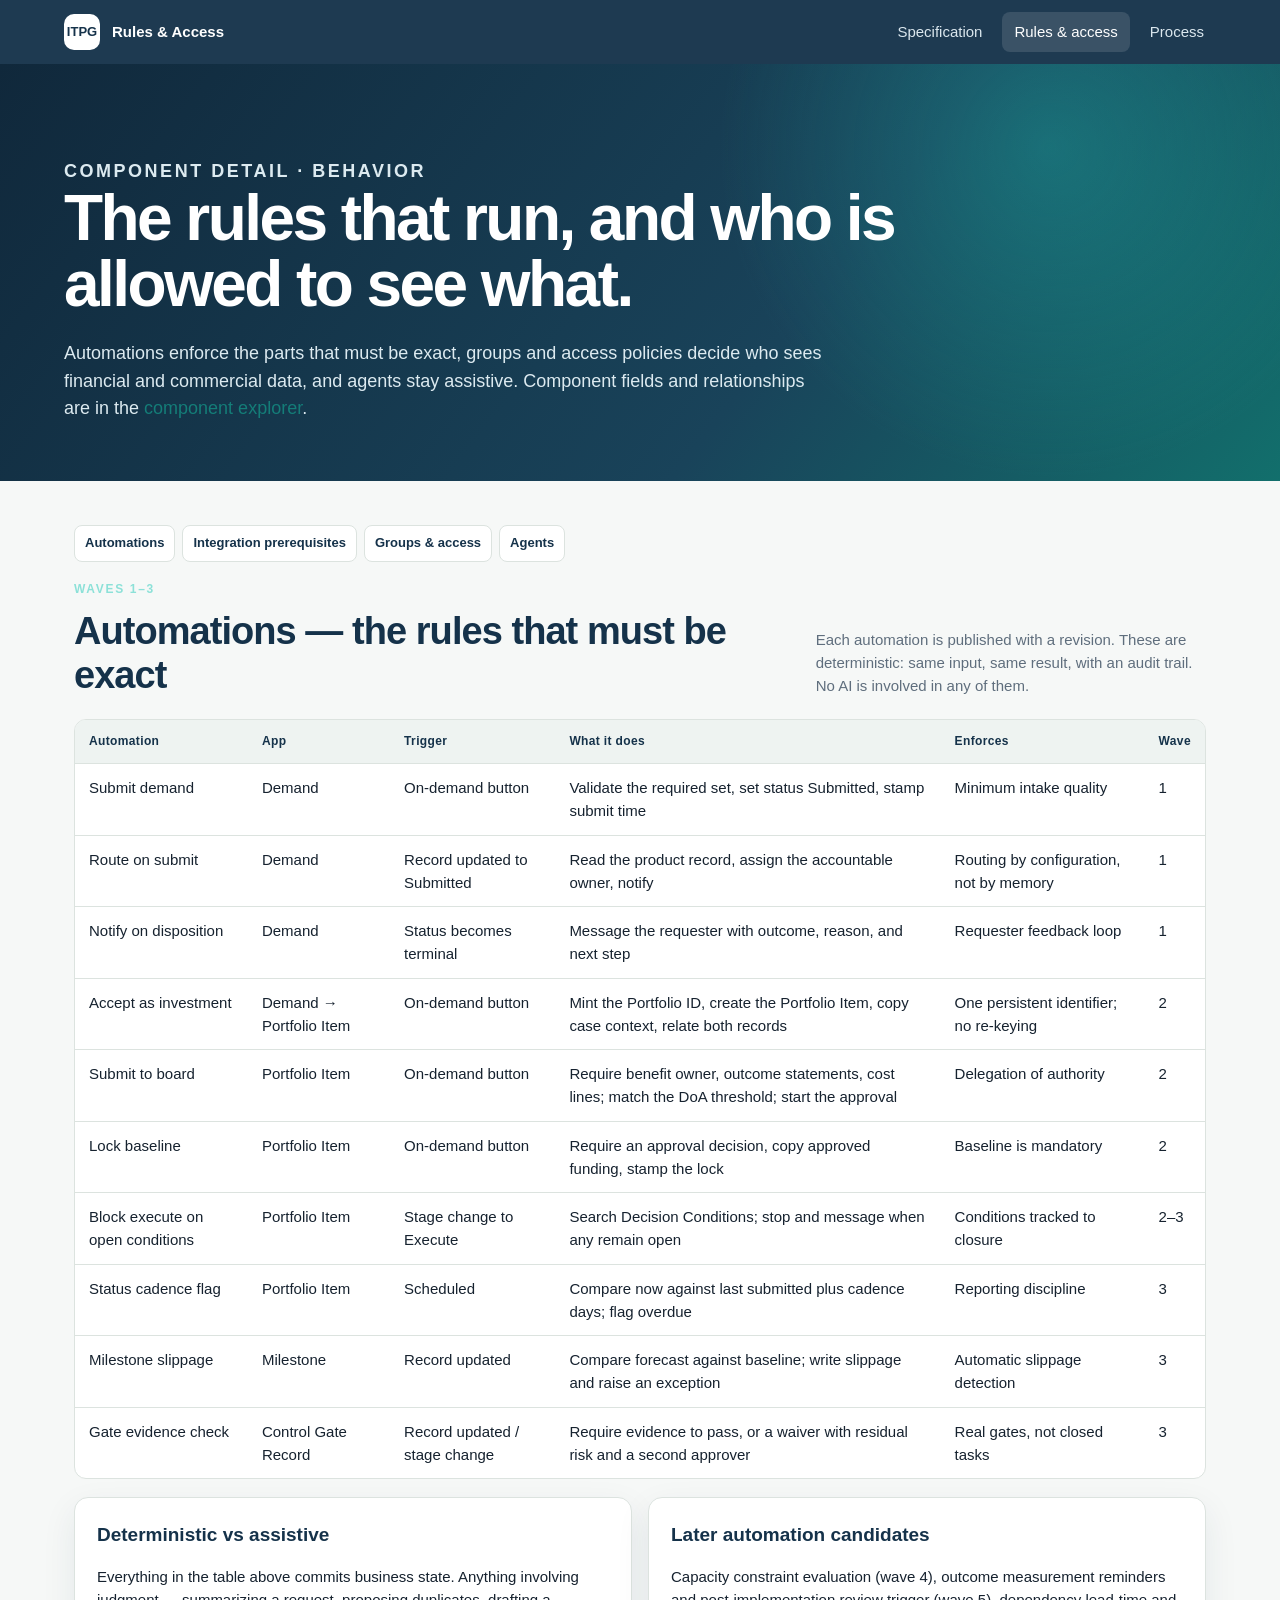
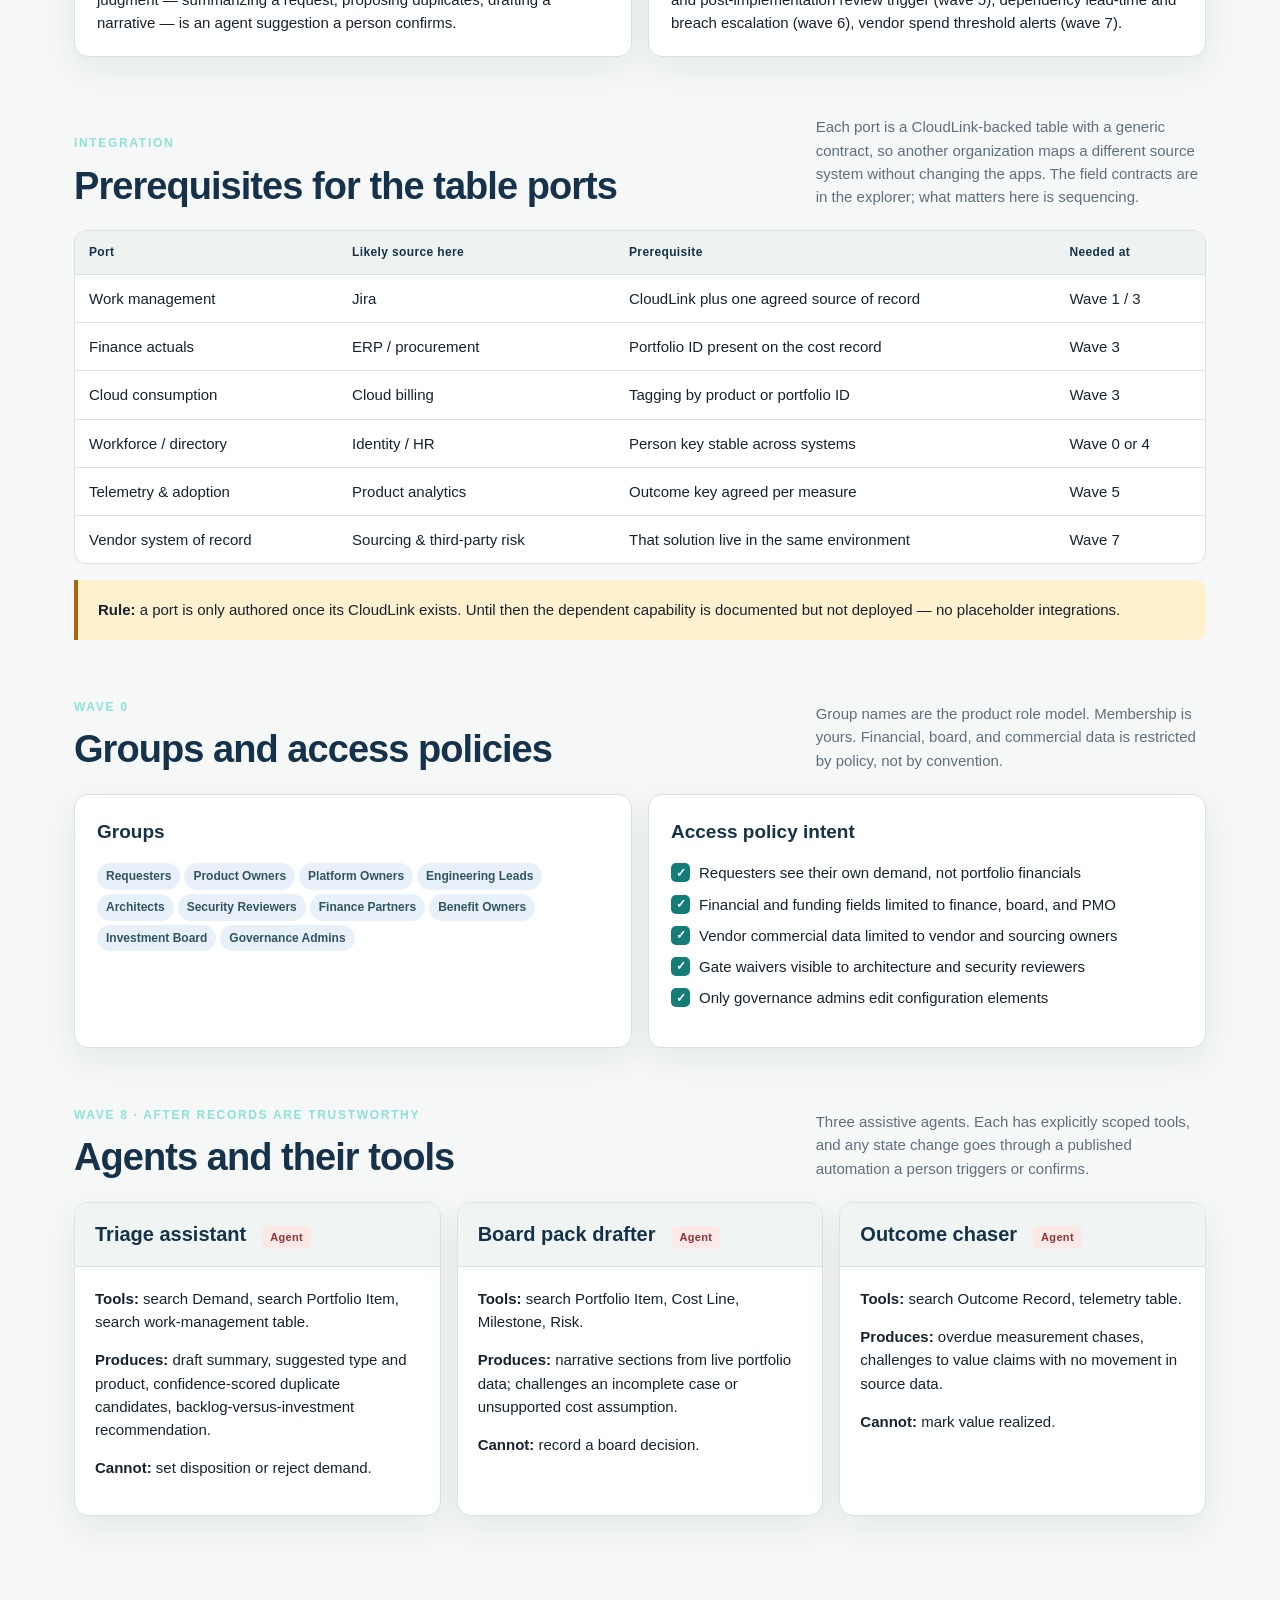
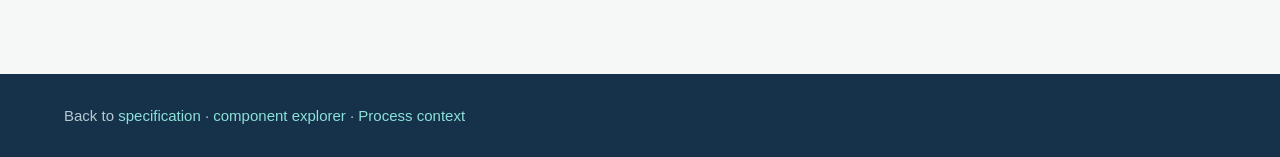
==== site/config.html @ ec7f72e9 "Lead with the two spine apps, add relationship map and component explorer - index.html now opens wit" ====
<!doctype html>
<html lang="en">
<head>
  <meta charset="utf-8">
  <meta name="viewport" content="width=device-width, initial-scale=1">
  <title>ITPG — Rules &amp; Access</title>
  <link rel="stylesheet" href="styles.css">
</head>
<body>
  <header class="topbar">
    <div class="brand"><span class="brand-mark">ITPG</span> Rules &amp; Access</div>
    <nav class="nav" aria-label="Primary">
      <a href="../index.html">Specification</a>
      <a href="config.html" aria-current="page">Rules &amp; access</a>
      <a href="pm.html">Process</a>
    </nav>
  </header>

  <main>
    <section class="hero">
      <div class="hero-inner">
        <p class="eyebrow">Component detail · behavior</p>
        <h1>The rules that run, and who is allowed to see what.</h1>
        <p>Automations enforce the parts that must be exact, groups and access policies decide who sees financial and commercial data, and agents stay assistive. Component fields and relationships are in the <a href="../index.html#explorer">component explorer</a>.</p>
      </div>
    </section>

    <div class="page">
      <nav class="tabs" aria-label="On this page">
        <a href="#automations">Automations</a>
        <a href="#integration">Integration prerequisites</a>
        <a href="#access">Groups &amp; access</a>
        <a href="#agents">Agents</a>
      </nav>

      <section class="section" id="automations">
        <div class="section-head">
          <div><p class="eyebrow">Waves 1–3</p><h2>Automations — the rules that must be exact</h2></div>
          <p class="lede">Each automation is published with a revision. These are deterministic: same input, same result, with an audit trail. No AI is involved in any of them.</p>
        </div>
        <div class="table-wrap">
          <table>
            <thead><tr><th>Automation</th><th>App</th><th>Trigger</th><th>What it does</th><th>Enforces</th><th>Wave</th></tr></thead>
            <tbody>
              <tr><td>Submit demand</td><td>Demand</td><td>On-demand button</td><td>Validate the required set, set status Submitted, stamp submit time</td><td>Minimum intake quality</td><td>1</td></tr>
              <tr><td>Route on submit</td><td>Demand</td><td>Record updated to Submitted</td><td>Read the product record, assign the accountable owner, notify</td><td>Routing by configuration, not by memory</td><td>1</td></tr>
              <tr><td>Notify on disposition</td><td>Demand</td><td>Status becomes terminal</td><td>Message the requester with outcome, reason, and next step</td><td>Requester feedback loop</td><td>1</td></tr>
              <tr><td>Accept as investment</td><td>Demand → Portfolio Item</td><td>On-demand button</td><td>Mint the Portfolio ID, create the Portfolio Item, copy case context, relate both records</td><td>One persistent identifier; no re-keying</td><td>2</td></tr>
              <tr><td>Submit to board</td><td>Portfolio Item</td><td>On-demand button</td><td>Require benefit owner, outcome statements, cost lines; match the DoA threshold; start the approval</td><td>Delegation of authority</td><td>2</td></tr>
              <tr><td>Lock baseline</td><td>Portfolio Item</td><td>On-demand button</td><td>Require an approval decision, copy approved funding, stamp the lock</td><td>Baseline is mandatory</td><td>2</td></tr>
              <tr><td>Block execute on open conditions</td><td>Portfolio Item</td><td>Stage change to Execute</td><td>Search Decision Conditions; stop and message when any remain open</td><td>Conditions tracked to closure</td><td>2–3</td></tr>
              <tr><td>Status cadence flag</td><td>Portfolio Item</td><td>Scheduled</td><td>Compare now against last submitted plus cadence days; flag overdue</td><td>Reporting discipline</td><td>3</td></tr>
              <tr><td>Milestone slippage</td><td>Milestone</td><td>Record updated</td><td>Compare forecast against baseline; write slippage and raise an exception</td><td>Automatic slippage detection</td><td>3</td></tr>
              <tr><td>Gate evidence check</td><td>Control Gate Record</td><td>Record updated / stage change</td><td>Require evidence to pass, or a waiver with residual risk and a second approver</td><td>Real gates, not closed tasks</td><td>3</td></tr>
            </tbody>
          </table>
        </div>
        <div class="grid two" style="margin-top:18px">
          <article class="card"><h3>Deterministic vs assistive</h3><p>Everything in the table above commits business state. Anything involving judgment — summarizing a request, proposing duplicates, drafting a narrative — is an agent suggestion a person confirms.</p></article>
          <article class="card"><h3>Later automation candidates</h3><p>Capacity constraint evaluation (wave 4), outcome measurement reminders and post-implementation review trigger (wave 5), dependency lead-time and breach escalation (wave 6), vendor spend threshold alerts (wave 7).</p></article>
        </div>
      </section>

      <section class="section" id="integration">
        <div class="section-head">
          <div><p class="eyebrow">Integration</p><h2>Prerequisites for the table ports</h2></div>
          <p class="lede">Each port is a CloudLink-backed table with a generic contract, so another organization maps a different source system without changing the apps. The field contracts are in the explorer; what matters here is sequencing.</p>
        </div>
        <div class="table-wrap">
          <table>
            <thead><tr><th>Port</th><th>Likely source here</th><th>Prerequisite</th><th>Needed at</th></tr></thead>
            <tbody>
              <tr><td>Work management</td><td>Jira</td><td>CloudLink plus one agreed source of record</td><td>Wave 1 / 3</td></tr>
              <tr><td>Finance actuals</td><td>ERP / procurement</td><td>Portfolio ID present on the cost record</td><td>Wave 3</td></tr>
              <tr><td>Cloud consumption</td><td>Cloud billing</td><td>Tagging by product or portfolio ID</td><td>Wave 3</td></tr>
              <tr><td>Workforce / directory</td><td>Identity / HR</td><td>Person key stable across systems</td><td>Wave 0 or 4</td></tr>
              <tr><td>Telemetry &amp; adoption</td><td>Product analytics</td><td>Outcome key agreed per measure</td><td>Wave 5</td></tr>
              <tr><td>Vendor system of record</td><td>Sourcing &amp; third-party risk</td><td>That solution live in the same environment</td><td>Wave 7</td></tr>
            </tbody>
          </table>
        </div>
        <div class="callout warning" style="margin-top:16px"><strong>Rule:</strong> a port is only authored once its CloudLink exists. Until then the dependent capability is documented but not deployed — no placeholder integrations.</div>
      </section>

      <section class="section" id="access">
        <div class="section-head">
          <div><p class="eyebrow">Wave 0</p><h2>Groups and access policies</h2></div>
          <p class="lede">Group names are the product role model. Membership is yours. Financial, board, and commercial data is restricted by policy, not by convention.</p>
        </div>
        <div class="grid two">
          <article class="card">
            <h3>Groups</h3>
            <p><span class="chip">Requesters</span><span class="chip">Product Owners</span><span class="chip">Platform Owners</span><span class="chip">Engineering Leads</span><span class="chip">Architects</span><span class="chip">Security Reviewers</span><span class="chip">Finance Partners</span><span class="chip">Benefit Owners</span><span class="chip">Investment Board</span><span class="chip">Governance Admins</span></p>
          </article>
          <article class="card">
            <h3>Access policy intent</h3>
            <ul class="checklist">
              <li>Requesters see their own demand, not portfolio financials</li>
              <li>Financial and funding fields limited to finance, board, and PMO</li>
              <li>Vendor commercial data limited to vendor and sourcing owners</li>
              <li>Gate waivers visible to architecture and security reviewers</li>
              <li>Only governance admins edit configuration elements</li>
            </ul>
          </article>
        </div>
      </section>

      <section class="section" id="agents">
        <div class="section-head">
          <div><p class="eyebrow">Wave 8 · after records are trustworthy</p><h2>Agents and their tools</h2></div>
          <p class="lede">Three assistive agents. Each has explicitly scoped tools, and any state change goes through a published automation a person triggers or confirms.</p>
        </div>
        <div class="grid three">
          <article class="spec"><header><h3>Triage assistant</h3><span class="badge badge-agent">Agent</span></header><div class="spec-body">
            <p><strong>Tools:</strong> search Demand, search Portfolio Item, search work-management table.</p>
            <p><strong>Produces:</strong> draft summary, suggested type and product, confidence-scored duplicate candidates, backlog-versus-investment recommendation.</p>
            <p><strong>Cannot:</strong> set disposition or reject demand.</p>
          </div></article>
          <article class="spec"><header><h3>Board pack drafter</h3><span class="badge badge-agent">Agent</span></header><div class="spec-body">
            <p><strong>Tools:</strong> search Portfolio Item, Cost Line, Milestone, Risk.</p>
            <p><strong>Produces:</strong> narrative sections from live portfolio data; challenges an incomplete case or unsupported cost assumption.</p>
            <p><strong>Cannot:</strong> record a board decision.</p>
          </div></article>
          <article class="spec"><header><h3>Outcome chaser</h3><span class="badge badge-agent">Agent</span></header><div class="spec-body">
            <p><strong>Tools:</strong> search Outcome Record, telemetry table.</p>
            <p><strong>Produces:</strong> overdue measurement chases, challenges to value claims with no movement in source data.</p>
            <p><strong>Cannot:</strong> mark value realized.</p>
          </div></article>
        </div>
      </section>
    </div>
  </main>

  <footer class="footer"><div class="footer-inner">Back to <a href="../index.html">specification</a> · <a href="../index.html#explorer">component explorer</a> · <a href="pm.html">Process context</a></div></footer>
</body>
</html>
---- site/styles.css ----
:root {
  --ink: #16222f;
  --muted: #5f6e7d;
  --paper: #f6f8f7;
  --panel: #ffffff;
  --line: #dce3df;
  --navy: #15324a;
  --teal: #147d78;
  --teal-soft: #dff3f0;
  --blue: #3478b8;
  --blue-soft: #e8f1fa;
  --amber: #a86608;
  --amber-soft: #fff0ce;
  --red: #a43e3e;
  --red-soft: #fbe9e7;
  --purple: #7055a5;
  --purple-soft: #eee9f8;
  --shadow: 0 12px 34px rgba(21, 50, 74, 0.08);
}

* { box-sizing: border-box; }
html { scroll-behavior: smooth; }
body {
  margin: 0;
  color: var(--ink);
  background: var(--paper);
  font: 15px/1.55 Inter, ui-sans-serif, -apple-system, BlinkMacSystemFont, "Segoe UI", sans-serif;
}
a { color: var(--teal); text-decoration: none; }
a:hover { text-decoration: underline; }
code {
  padding: 2px 6px;
  border-radius: 6px;
  background: #edf1ef;
  font: 0.9em ui-monospace, SFMono-Regular, Menlo, monospace;
}

.topbar {
  position: sticky;
  z-index: 30;
  top: 0;
  display: flex;
  align-items: center;
  justify-content: space-between;
  min-height: 64px;
  padding: 0 5vw;
  color: #fff;
  background: rgba(21, 50, 74, 0.96);
  backdrop-filter: blur(12px);
}
.brand { display: flex; align-items: center; gap: 12px; font-weight: 750; }
.brand-mark {
  display: grid;
  width: 36px;
  height: 36px;
  place-items: center;
  border-radius: 10px;
  color: var(--navy);
  background: #fff;
  font-size: 13px;
}
.nav { display: flex; gap: 8px; }
.nav a {
  padding: 8px 12px;
  border-radius: 8px;
  color: #dbe7ee;
}
.nav a[aria-current="page"], .nav a:hover {
  color: #fff;
  background: rgba(255,255,255,.12);
  text-decoration: none;
}

.hero {
  padding: 72px 5vw 58px;
  color: #fff;
  background:
    radial-gradient(circle at 82% 20%, rgba(29, 177, 167, .36), transparent 30%),
    linear-gradient(128deg, #10283b, #19435a 62%, #126f6c);
}
.hero-inner, .page, .footer-inner { width: min(1180px, 100%); margin: 0 auto; }
.eyebrow {
  margin: 0 0 12px;
  color: #8ce1d8;
  font-size: 12px;
  font-weight: 800;
  letter-spacing: .14em;
  text-transform: uppercase;
}
h1 { max-width: 850px; margin: 0; font-size: clamp(36px, 5vw, 66px); line-height: 1.03; letter-spacing: -.04em; }
.hero p { max-width: 760px; margin: 22px 0 0; color: #dceaf0; font-size: 18px; }
.hero-actions { display: flex; flex-wrap: wrap; gap: 12px; margin-top: 28px; }
.button {
  display: inline-flex;
  align-items: center;
  gap: 8px;
  padding: 10px 15px;
  border: 1px solid var(--line);
  border-radius: 9px;
  color: var(--ink);
  background: #fff;
  font-weight: 700;
  box-shadow: 0 5px 18px rgba(0,0,0,.08);
}
.button:hover { text-decoration: none; transform: translateY(-1px); }
.button.secondary { color: #fff; border-color: rgba(255,255,255,.35); background: transparent; }

.page { padding: 44px 24px 80px; }
.section { margin: 0 0 58px; scroll-margin-top: 88px; }
.section-head { display: grid; grid-template-columns: minmax(0, 1fr) minmax(250px, .55fr); gap: 32px; align-items: end; margin-bottom: 22px; }
h2 { margin: 0; color: var(--navy); font-size: clamp(27px, 3vw, 38px); line-height: 1.15; letter-spacing: -.025em; }
h3 { margin: 0 0 10px; color: var(--navy); font-size: 19px; }
.lede { margin: 0; color: var(--muted); }
.small { color: var(--muted); font-size: 13px; }

.grid { display: grid; gap: 16px; }
.grid.two { grid-template-columns: repeat(2, minmax(0, 1fr)); }
.grid.three { grid-template-columns: repeat(3, minmax(0, 1fr)); }
.grid.four { grid-template-columns: repeat(4, minmax(0, 1fr)); }
.card {
  padding: 22px;
  border: 1px solid var(--line);
  border-radius: 14px;
  background: var(--panel);
  box-shadow: var(--shadow);
}
.card p:last-child { margin-bottom: 0; }
.card-label { color: var(--teal); font-size: 11px; font-weight: 800; letter-spacing: .11em; text-transform: uppercase; }
.metric { font-size: 32px; font-weight: 800; line-height: 1; }
.chip {
  display: inline-block;
  margin: 2px 4px 2px 0;
  padding: 4px 9px;
  border-radius: 99px;
  color: #305464;
  background: var(--blue-soft);
  font-size: 12px;
  font-weight: 700;
}
.chip.core { color: #0d665f; background: var(--teal-soft); }
.chip.tenant { color: #865707; background: var(--amber-soft); }
.chip.optional { color: #60458d; background: var(--purple-soft); }
.callout {
  padding: 18px 20px;
  border-left: 4px solid var(--teal);
  border-radius: 0 10px 10px 0;
  background: var(--teal-soft);
}
.callout.warning { border-color: var(--amber); background: var(--amber-soft); }

.flow {
  display: flex;
  align-items: stretch;
  gap: 10px;
  overflow-x: auto;
  padding: 8px 4px 18px;
}
.flow-node {
  position: relative;
  min-width: 150px;
  padding: 18px 14px;
  border: 1px solid #b9d2cd;
  border-radius: 12px;
  background: #fff;
  text-align: center;
  box-shadow: var(--shadow);
}
.flow-node:not(:last-child)::after {
  position: absolute;
  z-index: 2;
  top: 50%;
  right: -18px;
  content: "→";
  color: var(--teal);
  font-size: 22px;
  font-weight: 900;
  transform: translateY(-50%);
}
.flow-node strong { display: block; color: var(--navy); }
.flow-node span { display: block; margin-top: 5px; color: var(--muted); font-size: 12px; }
.flow-node.active { color: #fff; border-color: var(--teal); background: var(--teal); }
.flow-node.active strong, .flow-node.active span { color: #fff; }

.spine {
  position: relative;
  display: grid;
  grid-template-columns: repeat(5, minmax(145px, 1fr));
  gap: 18px;
  padding: 36px 0 12px;
}
.spine::before {
  position: absolute;
  top: 67px;
  right: 8%;
  left: 8%;
  height: 3px;
  content: "";
  background: #a9c9c5;
}
.spine-item { position: relative; z-index: 1; text-align: center; }
.spine-dot {
  display: grid;
  width: 62px;
  height: 62px;
  margin: 0 auto 12px;
  place-items: center;
  border: 6px solid var(--paper);
  border-radius: 50%;
  color: #fff;
  background: var(--teal);
  font-weight: 850;
  box-shadow: 0 0 0 2px #8cbeb8;
}
.spine-item p { margin: 5px 0; color: var(--muted); font-size: 12px; }

.swimlane { overflow-x: auto; border: 1px solid var(--line); border-radius: 14px; background: #fff; box-shadow: var(--shadow); }
.lane { display: grid; min-width: 900px; grid-template-columns: 145px repeat(6, minmax(120px, 1fr)); border-bottom: 1px solid var(--line); }
.lane:last-child { border-bottom: 0; }
.lane > div { min-height: 74px; padding: 14px; border-left: 1px solid var(--line); }
.lane > div:first-child { border-left: 0; color: var(--navy); background: #f0f4f3; font-weight: 800; }
.lane .event { margin: -5px; padding: 9px; border-radius: 8px; color: #174f4a; background: var(--teal-soft); font-size: 12px; font-weight: 700; }
.lane .external { color: #60458d; background: var(--purple-soft); }

.timeline { counter-reset: wave; }
.wave {
  position: relative;
  display: grid;
  grid-template-columns: 80px minmax(0, 1fr) minmax(180px, .35fr);
  gap: 18px;
  align-items: start;
  padding: 20px 0;
  border-top: 1px solid var(--line);
}
.wave-number {
  display: grid;
  width: 50px;
  height: 50px;
  place-items: center;
  border-radius: 12px;
  color: #fff;
  background: var(--navy);
  font-size: 20px;
  font-weight: 850;
}
.wave h3 { margin-bottom: 3px; }
.wave aside { color: var(--muted); font-size: 13px; }

.table-wrap { overflow-x: auto; border: 1px solid var(--line); border-radius: 12px; background: #fff; }
table { width: 100%; border-collapse: collapse; }
th, td { padding: 12px 14px; border-bottom: 1px solid var(--line); text-align: left; vertical-align: top; }
th { color: var(--navy); background: #eef3f1; font-size: 12px; letter-spacing: .03em; }
tr:last-child td { border-bottom: 0; }

.checklist { display: grid; gap: 8px; padding: 0; list-style: none; }
.checklist li { position: relative; padding-left: 28px; }
.checklist li::before {
  position: absolute;
  top: 2px;
  left: 0;
  display: grid;
  width: 19px;
  height: 19px;
  place-items: center;
  border-radius: 5px;
  content: "✓";
  color: #fff;
  background: var(--teal);
  font-size: 12px;
  font-weight: 900;
}
.tabs { display: flex; flex-wrap: wrap; gap: 7px; margin-bottom: 18px; }
.tabs a { padding: 7px 10px; border: 1px solid var(--line); border-radius: 8px; color: var(--navy); background: #fff; font-size: 13px; font-weight: 700; }
.tabs a:hover { color: #fff; background: var(--teal); text-decoration: none; }

.footer { padding: 30px 5vw; color: #b8c9d3; background: var(--navy); }
.footer a { color: #8ce1d8; }

/* ---- specification components ---- */
.meta {
  display: grid;
  grid-template-columns: repeat(4, minmax(0, 1fr));
  gap: 1px;
  overflow: hidden;
  margin: 26px 0 0;
  border: 1px solid rgba(255,255,255,.22);
  border-radius: 12px;
  background: rgba(255,255,255,.22);
}
.meta div { padding: 13px 15px; background: rgba(9, 30, 45, .55); }
.meta dt { margin: 0 0 3px; color: #8ce1d8; font-size: 11px; font-weight: 800; letter-spacing: .1em; text-transform: uppercase; }
.meta dd { margin: 0; color: #fff; font-weight: 700; }

.counts { display: grid; grid-template-columns: repeat(6, minmax(0, 1fr)); gap: 12px; }
.count {
  padding: 16px;
  border: 1px solid var(--line);
  border-radius: 12px;
  background: #fff;
  text-align: center;
  box-shadow: var(--shadow);
}
.count b { display: block; color: var(--navy); font-size: 27px; line-height: 1.1; }
.count span { color: var(--muted); font-size: 12px; font-weight: 700; }

.badge {
  display: inline-block;
  padding: 3px 8px;
  border-radius: 5px;
  font-size: 11px;
  font-weight: 800;
  letter-spacing: .03em;
  white-space: nowrap;
}
.badge-app { color: #0d665f; background: var(--teal-soft); }
.badge-element { color: #305464; background: var(--blue-soft); }
.badge-table { color: #60458d; background: var(--purple-soft); }
.badge-auto { color: #865707; background: var(--amber-soft); }
.badge-agent { color: #8c3535; background: var(--red-soft); }
.badge-view { color: #40514a; background: #e6ebe8; }

.spec { overflow: hidden; margin: 0 0 20px; border: 1px solid var(--line); border-radius: 14px; background: #fff; box-shadow: var(--shadow); }
.spec > header {
  display: flex;
  flex-wrap: wrap;
  align-items: baseline;
  gap: 10px 16px;
  padding: 16px 20px;
  border-bottom: 1px solid var(--line);
  background: #f0f4f3;
}
.spec > header h3 { margin: 0; font-size: 20px; }
.spec > header .ids { color: var(--muted); font-size: 13px; }
.spec-body { padding: 20px; }
.spec-body > *:first-child { margin-top: 0; }
.spec-body h4 { margin: 22px 0 9px; color: var(--navy); font-size: 13px; letter-spacing: .07em; text-transform: uppercase; }
.spec-body table { font-size: 14px; }
.spec-body th, .spec-body td { padding: 9px 12px; }

.pill { display: inline-block; margin: 2px 3px 2px 0; padding: 3px 9px; border: 1px solid var(--line); border-radius: 99px; font-size: 12px; font-weight: 700; }
.pill.open { color: #14524d; border-color: #9ccfc9; background: var(--teal-soft); }
.pill.closed { color: #6a4b4b; border-color: #dcb9b4; background: var(--red-soft); }

.decide { color: var(--amber); font-size: 12px; font-weight: 800; }
.mono { font: 0.86em ui-monospace, SFMono-Regular, Menlo, monospace; }

@media (max-width: 900px) {
  .meta { grid-template-columns: repeat(2, minmax(0, 1fr)); }
  .counts { grid-template-columns: repeat(2, minmax(0, 1fr)); }
}

/* ---- bucket cards ---- */
.bucket { border-top: 5px solid var(--teal); }
.bucket.two { border-top-color: var(--blue); }
.bucket h3 { font-size: 24px; }
.bucket .ids { color: var(--muted); font-size: 13px; }
.steps { margin: 14px 0 0; padding: 0; list-style: none; counter-reset: step; }
.steps li { position: relative; padding: 7px 0 7px 34px; border-top: 1px solid var(--line); }
.steps li:first-child { border-top: 0; }
.steps li::before {
  position: absolute;
  top: 9px;
  left: 0;
  display: grid;
  width: 22px;
  height: 22px;
  place-items: center;
  border-radius: 50%;
  background: var(--teal-soft);
  color: #0d665f;
  content: counter(step);
  counter-increment: step;
  font-size: 12px;
  font-weight: 800;
}
.bucket.two .steps li::before { background: var(--blue-soft); color: #295a80; }
.steps b { color: var(--navy); }

/* ---- relationship map ---- */
.map-wrap {
  overflow-x: auto;
  padding: 10px;
  border: 1px solid var(--line);
  border-radius: 14px;
  background: linear-gradient(#fff, #f7faf9);
  box-shadow: var(--shadow);
}
.map-svg { display: block; width: 100%; min-width: 900px; height: auto; }
.map-edges .edge { fill: none; stroke: #b7c9c6; stroke-width: 1.6; transition: stroke .15s, stroke-width .15s; }
.map-edges .edge.is-active { stroke: var(--teal); stroke-width: 2.8; }
.edge-label { fill: var(--muted); font-size: 11px; font-weight: 700; }
.map-node { cursor: pointer; }
.map-node rect { fill: #fff; stroke: #b9c9c5; stroke-width: 1.4; transition: opacity .15s, stroke .15s; }
.map-node text { fill: var(--navy); font-size: 12px; font-weight: 700; pointer-events: none; }
.map-node.is-hub rect { stroke-width: 2.4; }
.map-node:hover rect, .map-node:focus rect { stroke: var(--teal); stroke-width: 2.6; }
.map-node:focus { outline: none; }
.map-node.is-dim { opacity: .38; }
.map-node.t-spine rect { fill: #e6f5f2; stroke: #4aa39b; }
.map-node.t-child rect { fill: #fff; stroke: #b9c9c5; }
.map-node.t-optional rect { fill: var(--purple-soft); stroke: #a893cd; }
.map-node.t-element rect { fill: var(--blue-soft); stroke: #91b6d6; }
.map-node.t-table rect { fill: #f1f3f2; stroke: #b2bcb8; stroke-dasharray: 4 3; }
.legend { display: flex; flex-wrap: wrap; gap: 14px; margin-top: 12px; color: var(--muted); font-size: 12px; font-weight: 700; }
.legend span { display: inline-flex; align-items: center; gap: 6px; }
.swatch { width: 14px; height: 14px; border: 1.4px solid #b9c9c5; border-radius: 4px; background: #fff; }
.swatch.t-spine { border-color: #4aa39b; background: #e6f5f2; }
.swatch.t-optional { border-color: #a893cd; background: var(--purple-soft); }
.swatch.t-element { border-color: #91b6d6; background: var(--blue-soft); }
.swatch.t-table { border-color: #b2bcb8; border-style: dashed; background: #f1f3f2; }

/* ---- explorer tiles ---- */
.explorer-bar { display: flex; flex-wrap: wrap; align-items: center; gap: 8px; margin-bottom: 16px; }
.filter, .ghost-button {
  padding: 7px 12px;
  border: 1px solid var(--line);
  border-radius: 99px;
  background: #fff;
  color: var(--navy);
  font: inherit;
  font-size: 13px;
  font-weight: 700;
  cursor: pointer;
}
.filter .n { color: var(--muted); font-weight: 800; }
.filter:hover, .ghost-button:hover { border-color: var(--teal); }
.filter.is-on { color: #fff; border-color: var(--teal); background: var(--teal); }
.filter.is-on .n { color: #cdeee9; }
.ghost-button { margin-left: auto; }

.tiles { display: grid; grid-template-columns: repeat(auto-fill, minmax(275px, 1fr)); gap: 14px; align-items: start; }
.tile {
  border: 1px solid var(--line);
  border-left: 4px solid #b9c9c5;
  border-radius: 12px;
  background: #fff;
  box-shadow: var(--shadow);
  transition: box-shadow .15s, border-color .15s;
}
.tile.t-spine { border-left-color: var(--teal); }
.tile.t-optional { border-left-color: var(--purple); }
.tile.t-element { border-left-color: var(--blue); }
.tile.t-table { border-left-color: #9aa5a1; }
.tile[open] { grid-column: 1 / -1; box-shadow: 0 16px 40px rgba(21,50,74,.14); }
.tile.is-flash { border-color: var(--teal); box-shadow: 0 0 0 3px var(--teal-soft), var(--shadow); }
.tile summary { display: grid; gap: 5px; padding: 16px 18px; cursor: pointer; list-style: none; }
.tile summary::-webkit-details-marker { display: none; }
.tile summary:focus-visible { outline: 2px solid var(--teal); outline-offset: 2px; }
.tile-type { color: var(--teal); font-size: 11px; font-weight: 800; letter-spacing: .1em; text-transform: uppercase; }
.tile.t-optional .tile-type { color: var(--purple); }
.tile.t-element .tile-type { color: var(--blue); }
.tile.t-table .tile-type { color: #6c7a75; }
.tile-title { color: var(--navy); font-size: 17px; font-weight: 800; }
.tile-blurb { color: var(--muted); font-size: 13px; }
.tile-meta { display: flex; flex-wrap: wrap; gap: 8px; align-items: center; color: var(--muted); font-size: 12px; }
.tile-more { margin-left: auto; color: var(--teal); font-weight: 800; }
.tile[open] .tile-more::after { content: " ▾"; }
.tile:not([open]) .tile-more::after { content: " ▸"; }
.tile-detail { padding: 4px 18px 20px; border-top: 1px solid var(--line); }
.tile-detail h5 { margin: 20px 0 8px; color: var(--navy); font-size: 12px; letter-spacing: .08em; text-transform: uppercase; }
.tile-detail table { font-size: 13px; }
.tile-detail th, .tile-detail td { padding: 8px 11px; }
.flow-tight .flow-node { min-width: 118px; padding: 11px 10px; }
.flow-tight .flow-node:not(:last-child)::after { right: -16px; font-size: 18px; }

.rel-list { display: grid; gap: 7px; margin: 0; padding: 0; list-style: none; }
.rel-list li { display: grid; grid-template-columns: minmax(190px, auto) 1fr; gap: 12px; align-items: baseline; padding: 7px 0; border-top: 1px solid var(--line); }
.rel-list li:first-child { border-top: 0; }
.rel { display: inline-flex; align-items: center; gap: 7px; font-weight: 700; }
.rel-note { color: var(--muted); font-size: 13px; }
.dot { width: 10px; height: 10px; border: 1.4px solid #b9c9c5; border-radius: 3px; background: #fff; }
.dot.t-spine { border-color: #4aa39b; background: #e6f5f2; }
.dot.t-optional { border-color: #a893cd; background: var(--purple-soft); }
.dot.t-element { border-color: #91b6d6; background: var(--blue-soft); }
.dot.t-table { border-color: #b2bcb8; background: #f1f3f2; }

@media (max-width: 700px) {
  .rel-list li { grid-template-columns: 1fr; gap: 2px; }
}

@media print {
  .explorer-bar, .tile-more { display: none; }
  .tile[open] { box-shadow: none; }
  .map-wrap { box-shadow: none; }
}

@media (max-width: 850px) {
  .nav a:first-child { display: none; }
  .section-head, .grid.two, .grid.three, .grid.four { grid-template-columns: 1fr; }
  .spine { grid-template-columns: 1fr; }
  .spine::before { top: 5%; bottom: 5%; left: 30px; width: 3px; height: auto; }
  .spine-item { display: grid; grid-template-columns: 62px 1fr; gap: 12px; text-align: left; }
  .spine-item p { grid-column: 2; margin-top: -24px; }
  .wave { grid-template-columns: 56px 1fr; }
  .wave aside { grid-column: 2; }
}

@media print {
  .topbar, .hero-actions, .tabs { display: none; }
  body { background: #fff; }
  .hero { padding: 35px; color: var(--ink); background: #fff; }
  .hero p { color: var(--muted); }
  .card, .swimlane { box-shadow: none; }
  .section { break-inside: avoid; }
}
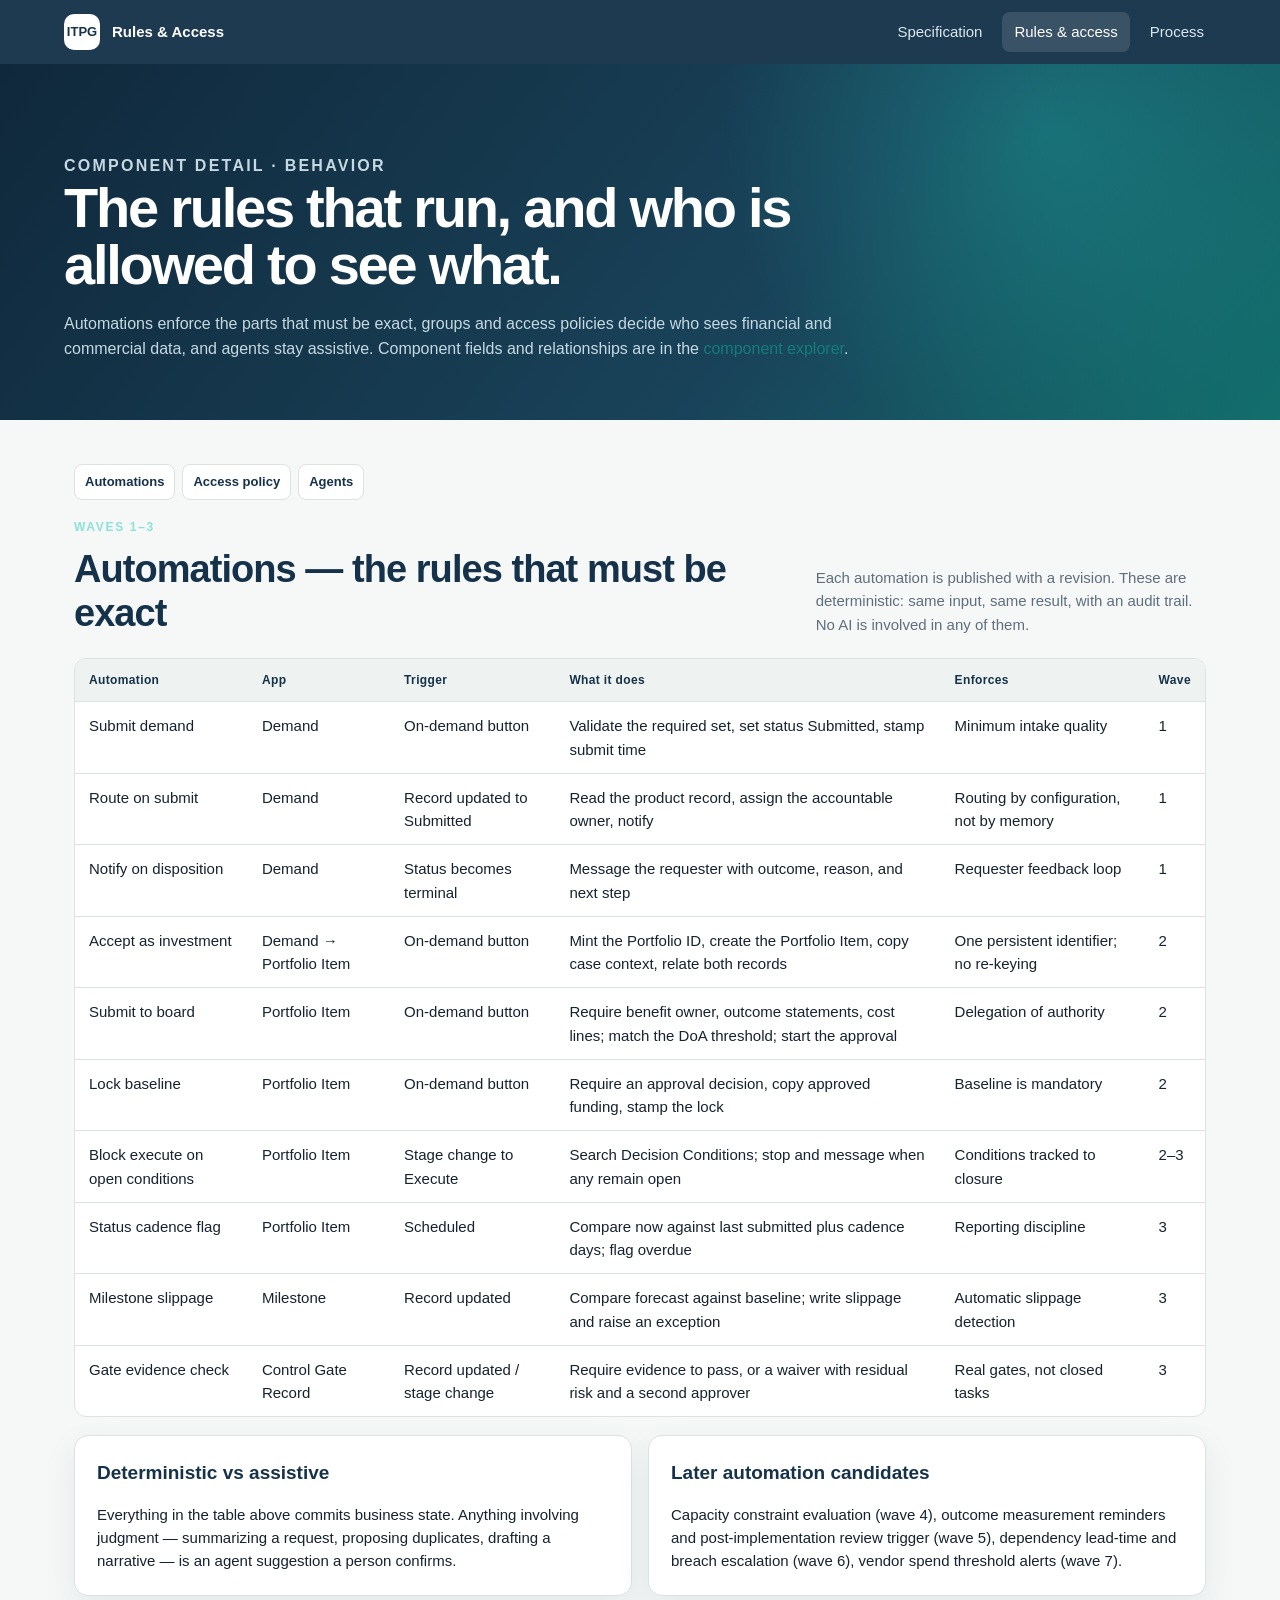
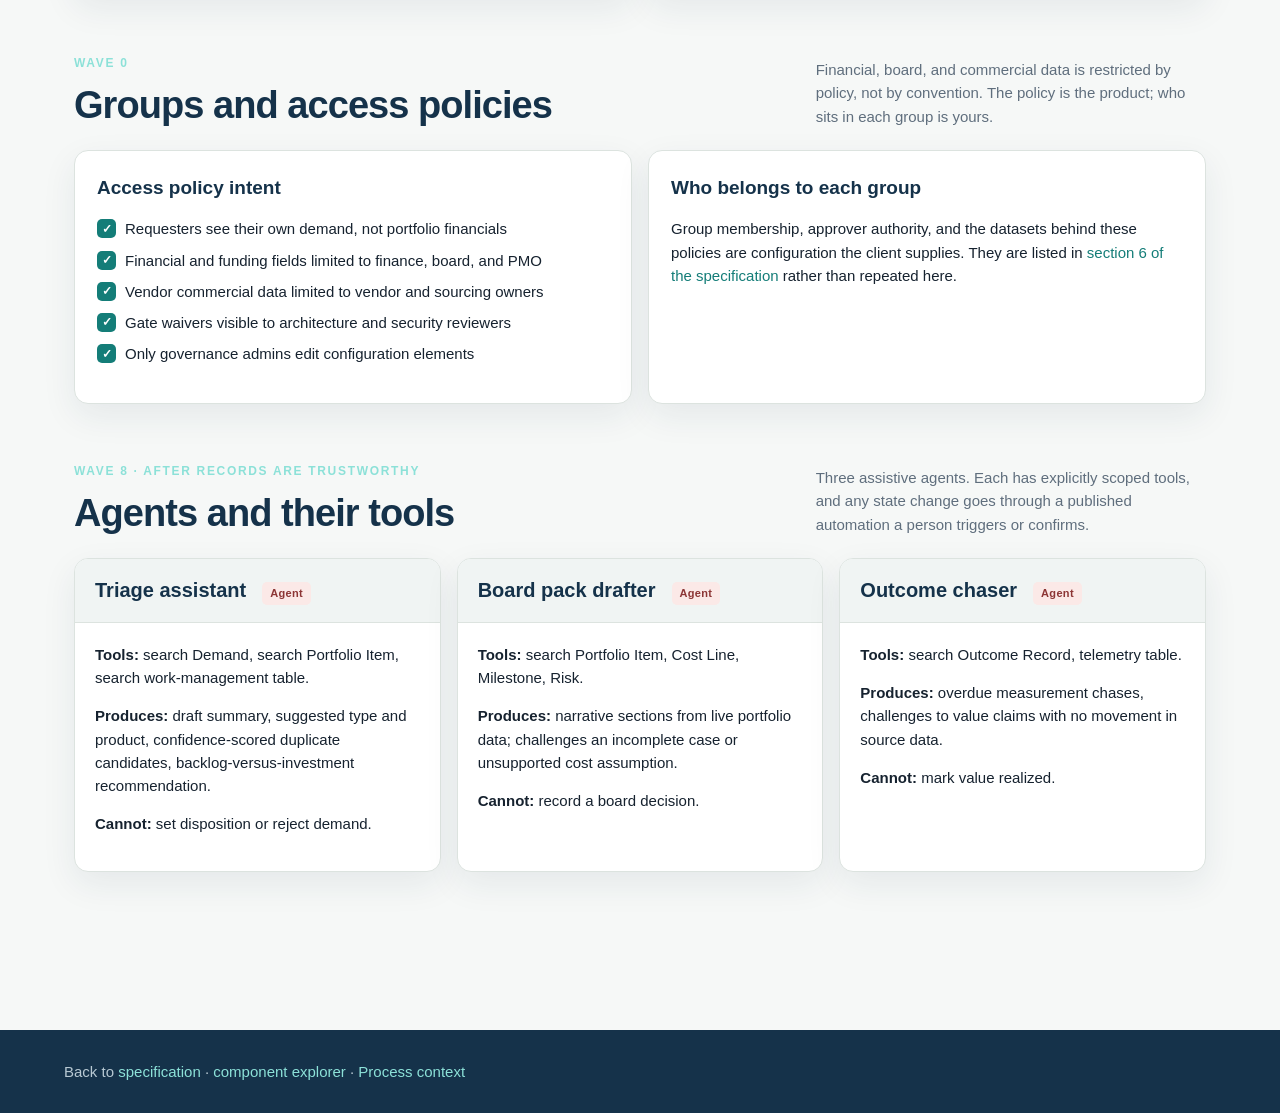
==== commit 10cef0a0: "Replace waves/boundary/exclusions/sign-off with flow walkthroughs and client configuration - New sec" ====
--- a/site/config.html
+++ b/site/config.html
@@ -28,8 +28,7 @@
     <div class="page">
       <nav class="tabs" aria-label="On this page">
         <a href="#automations">Automations</a>
-        <a href="#integration">Integration prerequisites</a>
-        <a href="#access">Groups &amp; access</a>
+        <a href="#access">Access policy</a>
         <a href="#agents">Agents</a>
       </nav>
 
@@ -61,37 +60,12 @@
         </div>
       </section>
 
-      <section class="section" id="integration">
-        <div class="section-head">
-          <div><p class="eyebrow">Integration</p><h2>Prerequisites for the table ports</h2></div>
-          <p class="lede">Each port is a CloudLink-backed table with a generic contract, so another organization maps a different source system without changing the apps. The field contracts are in the explorer; what matters here is sequencing.</p>
-        </div>
-        <div class="table-wrap">
-          <table>
-            <thead><tr><th>Port</th><th>Likely source here</th><th>Prerequisite</th><th>Needed at</th></tr></thead>
-            <tbody>
-              <tr><td>Work management</td><td>Jira</td><td>CloudLink plus one agreed source of record</td><td>Wave 1 / 3</td></tr>
-              <tr><td>Finance actuals</td><td>ERP / procurement</td><td>Portfolio ID present on the cost record</td><td>Wave 3</td></tr>
-              <tr><td>Cloud consumption</td><td>Cloud billing</td><td>Tagging by product or portfolio ID</td><td>Wave 3</td></tr>
-              <tr><td>Workforce / directory</td><td>Identity / HR</td><td>Person key stable across systems</td><td>Wave 0 or 4</td></tr>
-              <tr><td>Telemetry &amp; adoption</td><td>Product analytics</td><td>Outcome key agreed per measure</td><td>Wave 5</td></tr>
-              <tr><td>Vendor system of record</td><td>Sourcing &amp; third-party risk</td><td>That solution live in the same environment</td><td>Wave 7</td></tr>
-            </tbody>
-          </table>
-        </div>
-        <div class="callout warning" style="margin-top:16px"><strong>Rule:</strong> a port is only authored once its CloudLink exists. Until then the dependent capability is documented but not deployed — no placeholder integrations.</div>
-      </section>
-
       <section class="section" id="access">
         <div class="section-head">
           <div><p class="eyebrow">Wave 0</p><h2>Groups and access policies</h2></div>
-          <p class="lede">Group names are the product role model. Membership is yours. Financial, board, and commercial data is restricted by policy, not by convention.</p>
+          <p class="lede">Financial, board, and commercial data is restricted by policy, not by convention. The policy is the product; who sits in each group is yours.</p>
         </div>
         <div class="grid two">
-          <article class="card">
-            <h3>Groups</h3>
-            <p><span class="chip">Requesters</span><span class="chip">Product Owners</span><span class="chip">Platform Owners</span><span class="chip">Engineering Leads</span><span class="chip">Architects</span><span class="chip">Security Reviewers</span><span class="chip">Finance Partners</span><span class="chip">Benefit Owners</span><span class="chip">Investment Board</span><span class="chip">Governance Admins</span></p>
-          </article>
           <article class="card">
             <h3>Access policy intent</h3>
             <ul class="checklist">
@@ -101,6 +75,10 @@
               <li>Gate waivers visible to architecture and security reviewers</li>
               <li>Only governance admins edit configuration elements</li>
             </ul>
+          </article>
+          <article class="card">
+            <h3>Who belongs to each group</h3>
+            <p>Group membership, approver authority, and the datasets behind these policies are configuration the client supplies. They are listed in <a href="../index.html#configure">section 6 of the specification</a> rather than repeated here.</p>
           </article>
         </div>
       </section>
--- a/site/styles.css
+++ b/site/styles.css
@@ -88,7 +88,10 @@
   text-transform: uppercase;
 }
 h1 { max-width: 850px; margin: 0; font-size: clamp(36px, 5vw, 66px); line-height: 1.03; letter-spacing: -.04em; }
-.hero p { max-width: 760px; margin: 22px 0 0; color: #dceaf0; font-size: 18px; }
+.hero h1 { font-size: clamp(34px, 4.4vw, 56px); }
+.hero p { max-width: 820px; margin: 18px 0 0; color: #c6d9e2; font-size: 16px; }
+.hero p.hero-sub { margin-top: 22px; color: #eaf6f4; font-size: 20px; line-height: 1.45; }
+.hero p.hero-sub strong { color: #8ce1d8; font-weight: 800; }
 .hero-actions { display: flex; flex-wrap: wrap; gap: 12px; margin-top: 28px; }
 .button {
   display: inline-flex;
@@ -396,6 +399,7 @@
 .map-node:focus { outline: none; }
 .map-node.is-dim { opacity: .38; }
 .map-node.t-spine rect { fill: #e6f5f2; stroke: #4aa39b; }
+.map-node.t-app rect { fill: #f2faf8; stroke: #6bb3ab; }
 .map-node.t-child rect { fill: #fff; stroke: #b9c9c5; }
 .map-node.t-optional rect { fill: var(--purple-soft); stroke: #a893cd; }
 .map-node.t-element rect { fill: var(--blue-soft); stroke: #91b6d6; }
@@ -437,7 +441,7 @@
   transition: box-shadow .15s, border-color .15s;
 }
 .tile.t-spine { border-left-color: var(--teal); }
-.tile.t-optional { border-left-color: var(--purple); }
+.tile.t-app { border-left-color: #6bb3ab; }
 .tile.t-element { border-left-color: var(--blue); }
 .tile.t-table { border-left-color: #9aa5a1; }
 .tile[open] { grid-column: 1 / -1; box-shadow: 0 16px 40px rgba(21,50,74,.14); }
@@ -446,7 +450,7 @@
 .tile summary::-webkit-details-marker { display: none; }
 .tile summary:focus-visible { outline: 2px solid var(--teal); outline-offset: 2px; }
 .tile-type { color: var(--teal); font-size: 11px; font-weight: 800; letter-spacing: .1em; text-transform: uppercase; }
-.tile.t-optional .tile-type { color: var(--purple); }
+.tile.t-app .tile-type { color: #3f8f88; }
 .tile.t-element .tile-type { color: var(--blue); }
 .tile.t-table .tile-type { color: #6c7a75; }
 .tile-title { color: var(--navy); font-size: 17px; font-weight: 800; }
@@ -469,12 +473,142 @@
 .rel-note { color: var(--muted); font-size: 13px; }
 .dot { width: 10px; height: 10px; border: 1.4px solid #b9c9c5; border-radius: 3px; background: #fff; }
 .dot.t-spine { border-color: #4aa39b; background: #e6f5f2; }
-.dot.t-optional { border-color: #a893cd; background: var(--purple-soft); }
+.dot.t-app { border-color: #6bb3ab; background: #f2faf8; }
 .dot.t-element { border-color: #91b6d6; background: var(--blue-soft); }
 .dot.t-table { border-color: #b2bcb8; background: #f1f3f2; }
 
 @media (max-width: 700px) {
   .rel-list li { grid-template-columns: 1fr; gap: 2px; }
+}
+
+/* ---- component chips ---- */
+.chips { display: flex; flex-wrap: wrap; gap: 7px; margin-top: 11px; }
+.chip-ref {
+  display: inline-flex;
+  flex-direction: column;
+  gap: 1px;
+  max-width: 290px;
+  padding: 7px 11px;
+  border: 1px solid var(--line);
+  border-left: 3px solid #b9c9c5;
+  border-radius: 8px;
+  background: #fff;
+  font-size: 12.5px;
+}
+.chip-ref:hover { border-color: var(--teal); text-decoration: none; box-shadow: 0 4px 12px rgba(21,50,74,.09); }
+.chip-ref.t-spine { border-left-color: var(--teal); }
+.chip-ref.t-app { border-left-color: #6bb3ab; }
+.chip-ref.t-element { border-left-color: var(--blue); }
+.chip-ref.t-table { border-left-color: #9aa5a1; border-style: dashed; border-left-style: solid; }
+.chip-name { color: var(--navy); font-weight: 800; }
+.chip-note { color: var(--muted); }
+.chip-note:empty { display: none; }
+
+/* ---- flow walkthroughs ---- */
+.journey {
+  margin: 0 0 20px;
+  padding: 22px;
+  border: 1px solid var(--line);
+  border-radius: 14px;
+  background: #fff;
+  box-shadow: var(--shadow);
+}
+.journey > header { display: grid; grid-template-columns: minmax(0, 1fr) minmax(260px, .55fr); gap: 26px; align-items: start; padding-bottom: 18px; border-bottom: 1px solid var(--line); }
+.journey > header h3 { margin: 5px 0 6px; font-size: 22px; }
+.journey > header p { margin: 0; color: var(--muted); }
+.journey-meta { display: grid; gap: 8px; margin: 0; }
+.journey-meta div { display: grid; grid-template-columns: 52px 1fr; gap: 10px; align-items: baseline; }
+.journey-meta dt { color: var(--teal); font-size: 11px; font-weight: 800; letter-spacing: .08em; text-transform: uppercase; }
+.journey-meta dd { margin: 0; color: var(--navy); font-size: 13px; font-weight: 600; }
+
+.journey-steps { margin: 0; padding: 4px 0 0; list-style: none; counter-reset: jstep; }
+.journey-steps > li { position: relative; padding: 20px 0 20px 52px; }
+.journey-steps > li::before {
+  position: absolute;
+  top: 22px;
+  left: 0;
+  z-index: 1;
+  display: grid;
+  width: 30px;
+  height: 30px;
+  place-items: center;
+  border: 2px solid var(--teal);
+  border-radius: 50%;
+  background: #fff;
+  color: var(--teal);
+  content: counter(jstep);
+  counter-increment: jstep;
+  font-size: 13px;
+  font-weight: 800;
+}
+.journey-steps > li::after {
+  position: absolute;
+  top: 46px;
+  bottom: -8px;
+  left: 14px;
+  width: 2px;
+  background: var(--line);
+  content: "";
+}
+.journey-steps > li:last-child::after { display: none; }
+.journey-steps > li p { margin: 0; color: var(--muted); max-width: 78ch; }
+.step-head { display: flex; flex-wrap: wrap; gap: 10px; align-items: baseline; margin-bottom: 6px; }
+.step-head h4 { margin: 0; color: var(--navy); font-size: 17px; }
+.step-actor {
+  padding: 3px 9px;
+  border-radius: 99px;
+  background: var(--teal-soft);
+  color: #0d665f;
+  font-size: 11px;
+  font-weight: 800;
+  letter-spacing: .05em;
+  text-transform: uppercase;
+}
+#coverage-head { margin: 34px 0 4px; }
+.where { display: inline-block; margin: 2px 5px 2px 0; padding: 2px 8px; border-radius: 6px; background: #eef3f1; color: var(--navy); font-size: 12px; font-weight: 700; }
+.where.missing { background: var(--red-soft); color: #8c3535; }
+
+/* ---- client configuration ---- */
+.config-group { margin: 0 0 26px; }
+.config-group h3 { margin: 0 0 5px; font-size: 20px; }
+.config-group .lede { margin-bottom: 12px; }
+.config-group td:first-child { white-space: nowrap; }
+.config-group .chip-ref { max-width: none; }
+
+@media (max-width: 900px) {
+  .journey > header { grid-template-columns: 1fr; gap: 14px; }
+}
+
+/* ---- optional modules ---- */
+.module {
+  margin: 0 0 18px;
+  padding: 20px;
+  border: 1px solid var(--line);
+  border-left: 4px solid var(--purple);
+  border-radius: 14px;
+  background: #fff;
+  box-shadow: var(--shadow);
+}
+.module > header { display: grid; grid-template-columns: minmax(0, 1fr) minmax(230px, .5fr); gap: 24px; align-items: start; }
+.module > header h3 { margin: 5px 0 6px; font-size: 21px; }
+.module > header p { margin: 0; color: var(--muted); }
+.module .tile-type { color: var(--purple); }
+.module-prereq {
+  padding: 11px 13px;
+  border-radius: 10px;
+  background: var(--purple-soft);
+  color: #503a7d !important;
+  font-size: 13px;
+  font-weight: 600;
+}
+.module h5 { margin: 20px 0 8px; color: var(--navy); font-size: 12px; letter-spacing: .08em; text-transform: uppercase; }
+.module-plug { margin: 0 0 4px; color: var(--muted); }
+.module-adds { display: grid; gap: 5px; margin: 0 0 18px; padding-left: 20px; }
+.module-adds strong { color: var(--navy); }
+.module .tiles { grid-template-columns: repeat(auto-fill, minmax(260px, 1fr)); }
+
+@media (max-width: 900px) {
+  .module > header { grid-template-columns: 1fr; gap: 12px; }
 }
 
 @media print {
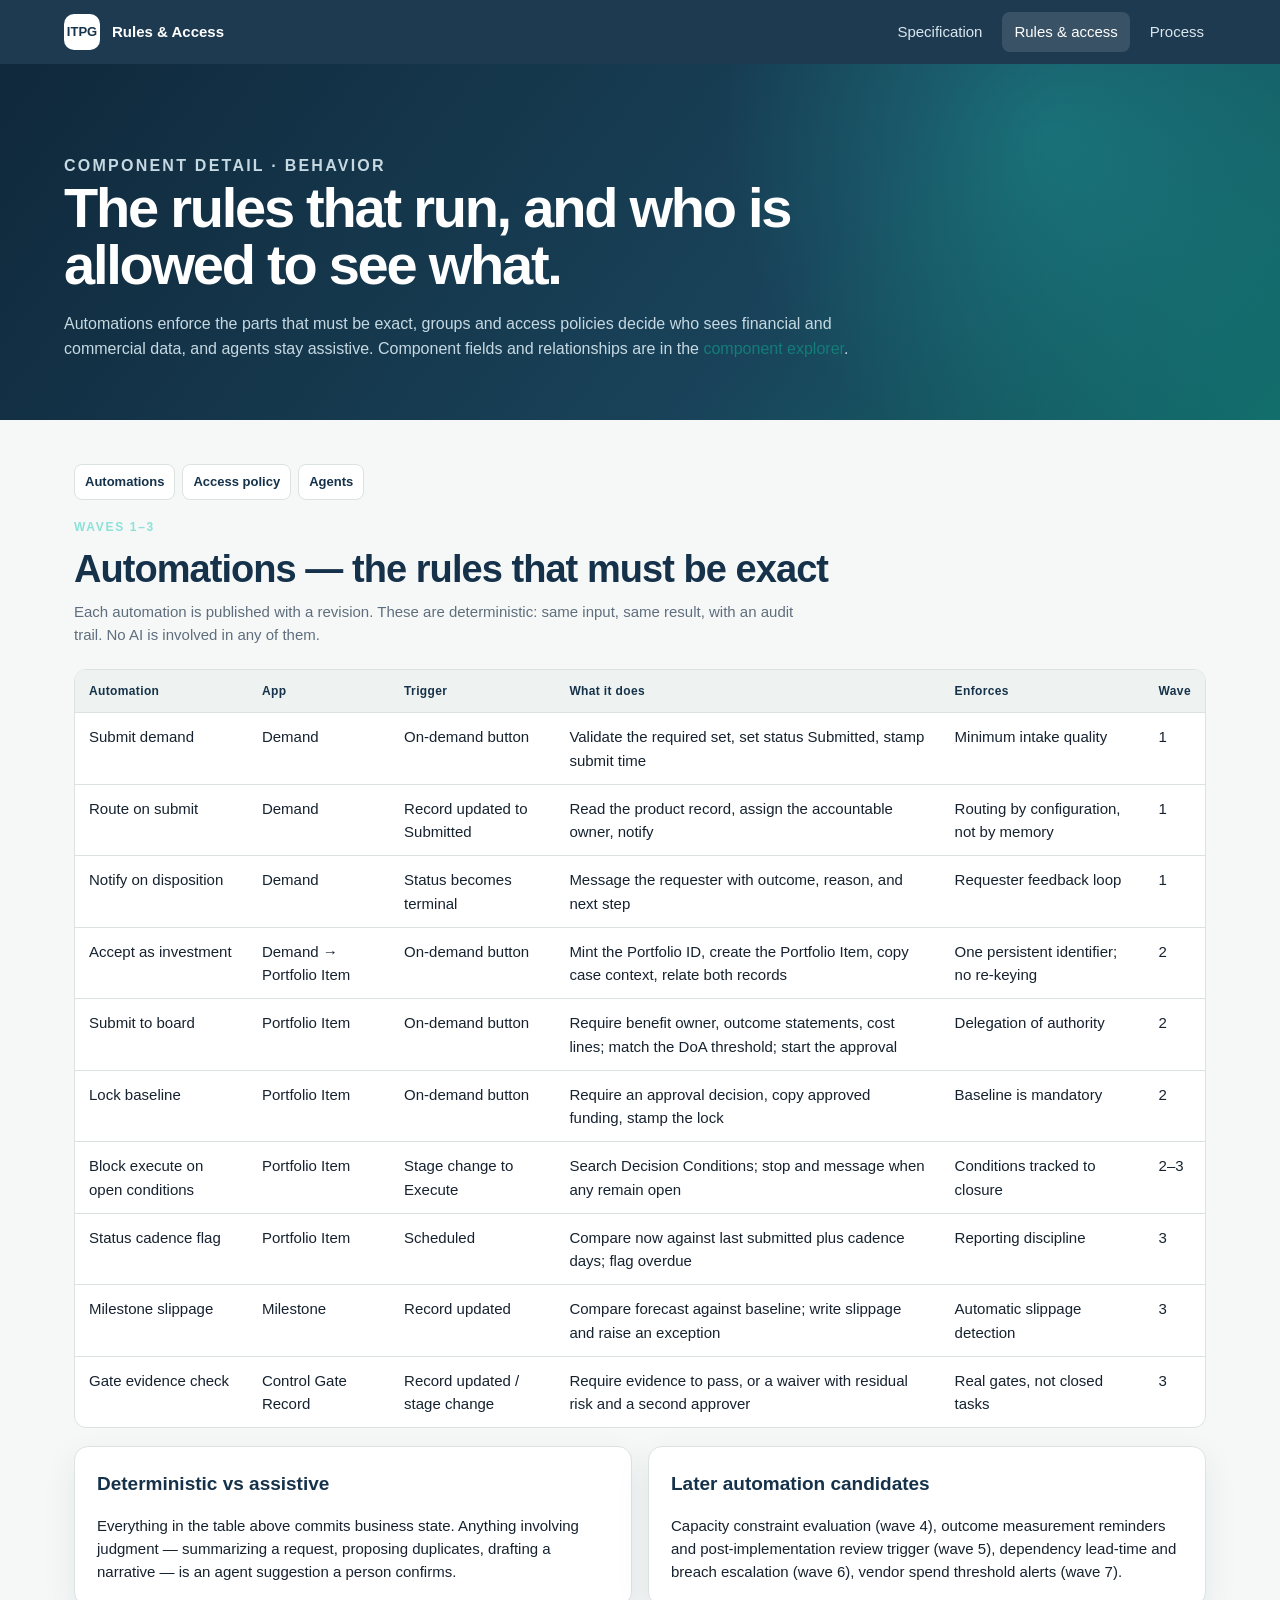
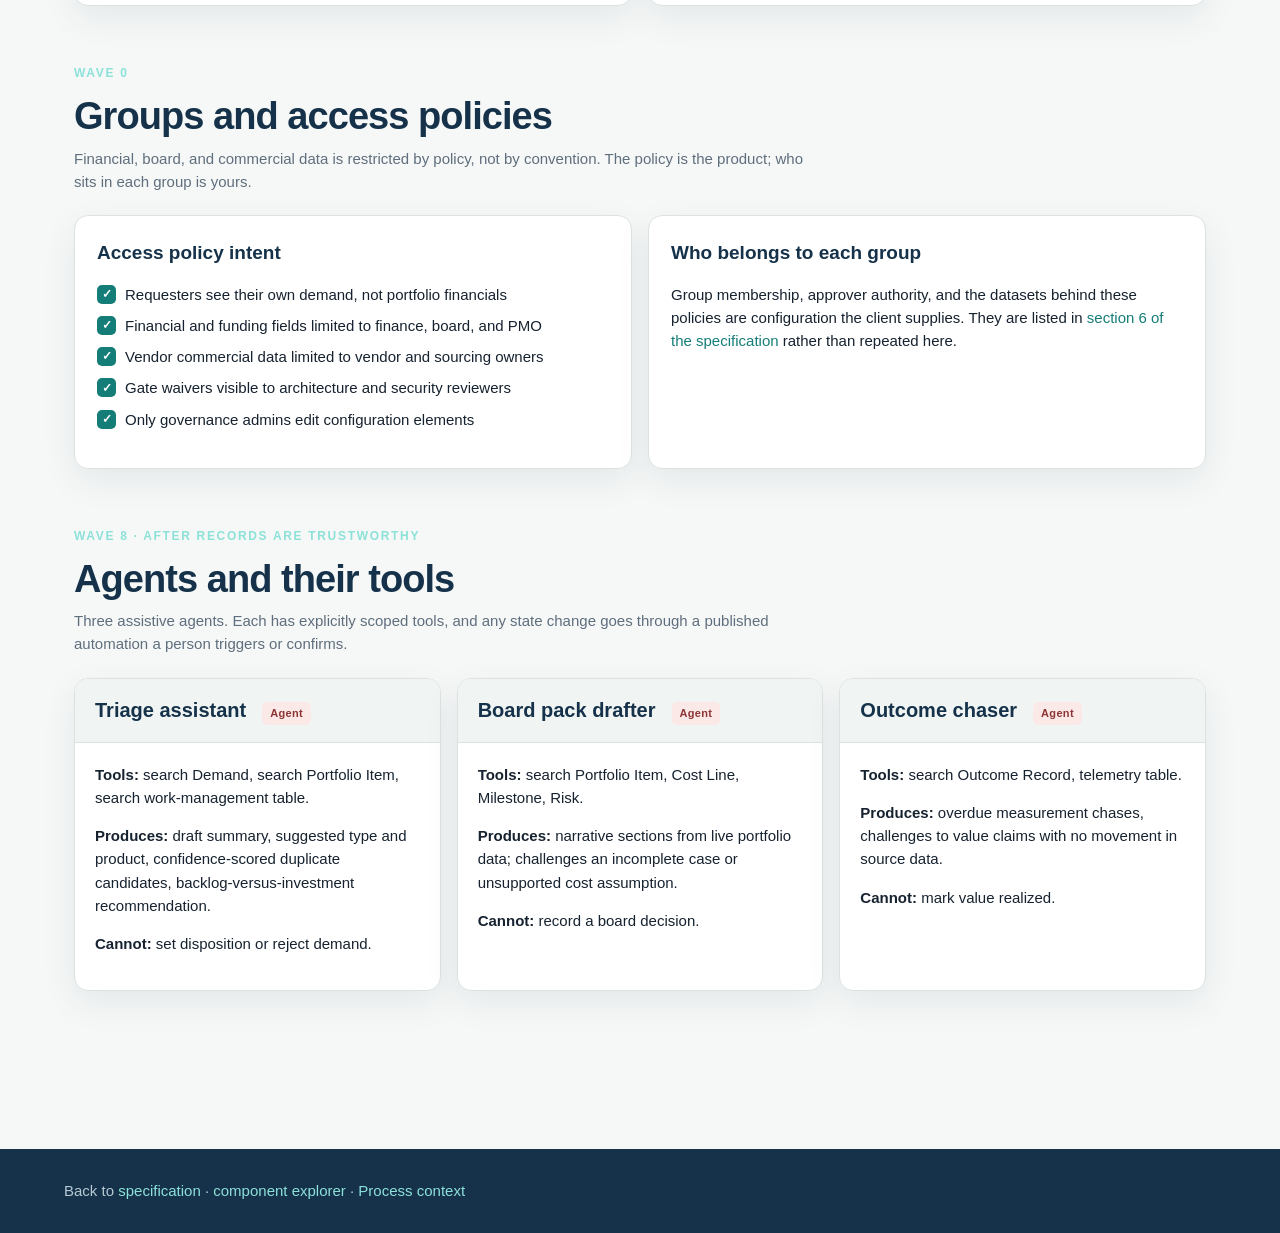
==== commit 9343aab0: "Retell the story as four supporting jobs; snaking flow board with step modal - Section 2 now explain" ====
--- a/site/config.html
+++ b/site/config.html
@@ -34,7 +34,8 @@
 
       <section class="section" id="automations">
         <div class="section-head">
-          <div><p class="eyebrow">Waves 1–3</p><h2>Automations — the rules that must be exact</h2></div>
+          <p class="eyebrow">Waves 1–3</p>
+          <h2>Automations — the rules that must be exact</h2>
           <p class="lede">Each automation is published with a revision. These are deterministic: same input, same result, with an audit trail. No AI is involved in any of them.</p>
         </div>
         <div class="table-wrap">
@@ -62,7 +63,8 @@
 
       <section class="section" id="access">
         <div class="section-head">
-          <div><p class="eyebrow">Wave 0</p><h2>Groups and access policies</h2></div>
+          <p class="eyebrow">Wave 0</p>
+          <h2>Groups and access policies</h2>
           <p class="lede">Financial, board, and commercial data is restricted by policy, not by convention. The policy is the product; who sits in each group is yours.</p>
         </div>
         <div class="grid two">
@@ -85,7 +87,8 @@
 
       <section class="section" id="agents">
         <div class="section-head">
-          <div><p class="eyebrow">Wave 8 · after records are trustworthy</p><h2>Agents and their tools</h2></div>
+          <p class="eyebrow">Wave 8 · after records are trustworthy</p>
+          <h2>Agents and their tools</h2>
           <p class="lede">Three assistive agents. Each has explicitly scoped tools, and any state change goes through a published automation a person triggers or confirms.</p>
         </div>
         <div class="grid three">
--- a/site/styles.css
+++ b/site/styles.css
@@ -110,7 +110,9 @@
 
 .page { padding: 44px 24px 80px; }
 .section { margin: 0 0 58px; scroll-margin-top: 88px; }
-.section-head { display: grid; grid-template-columns: minmax(0, 1fr) minmax(250px, .55fr); gap: 32px; align-items: end; margin-bottom: 22px; }
+.section-head { margin-bottom: 22px; }
+.section-head h2 { margin-bottom: 8px; }
+.section-head .lede { max-width: 88ch; }
 h2 { margin: 0; color: var(--navy); font-size: clamp(27px, 3vw, 38px); line-height: 1.15; letter-spacing: -.025em; }
 h3 { margin: 0 0 10px; color: var(--navy); font-size: 19px; }
 .lede { margin: 0; color: var(--muted); }
@@ -481,6 +483,25 @@
   .rel-list li { grid-template-columns: 1fr; gap: 2px; }
 }
 
+.job { position: relative; padding-top: 22px; }
+.job-n {
+  position: absolute;
+  top: -13px;
+  left: 20px;
+  display: grid;
+  width: 28px;
+  height: 28px;
+  place-items: center;
+  border: 2px solid var(--teal);
+  border-radius: 50%;
+  background: #fff;
+  color: var(--teal);
+  font-size: 13px;
+  font-weight: 800;
+}
+.job h3 { margin: 10px 0 6px; }
+.job .badge { margin-left: 34px; }
+
 /* ---- component chips ---- */
 .chips { display: flex; flex-wrap: wrap; gap: 7px; margin-top: 11px; }
 .chip-ref {
@@ -513,47 +534,44 @@
   background: #fff;
   box-shadow: var(--shadow);
 }
-.journey > header { display: grid; grid-template-columns: minmax(0, 1fr) minmax(260px, .55fr); gap: 26px; align-items: start; padding-bottom: 18px; border-bottom: 1px solid var(--line); }
+.journey > header { padding-bottom: 18px; border-bottom: 1px solid var(--line); }
 .journey > header h3 { margin: 5px 0 6px; font-size: 22px; }
-.journey > header p { margin: 0; color: var(--muted); }
-.journey-meta { display: grid; gap: 8px; margin: 0; }
-.journey-meta div { display: grid; grid-template-columns: 52px 1fr; gap: 10px; align-items: baseline; }
-.journey-meta dt { color: var(--teal); font-size: 11px; font-weight: 800; letter-spacing: .08em; text-transform: uppercase; }
-.journey-meta dd { margin: 0; color: var(--navy); font-size: 13px; font-weight: 600; }
-
-.journey-steps { margin: 0; padding: 4px 0 0; list-style: none; counter-reset: jstep; }
-.journey-steps > li { position: relative; padding: 20px 0 20px 52px; }
-.journey-steps > li::before {
-  position: absolute;
-  top: 22px;
-  left: 0;
-  z-index: 1;
-  display: grid;
-  width: 30px;
-  height: 30px;
+.journey > header p { margin: 0; max-width: 88ch; color: var(--muted); }
+.journey-meta { display: flex; flex-wrap: wrap; gap: 8px 26px; margin-top: 10px !important; font-size: 13px; }
+.journey-meta b { margin-right: 6px; color: var(--teal); font-size: 11px; font-weight: 800; letter-spacing: .08em; text-transform: uppercase; }
+
+.snake { display: grid; gap: 34px 40px; margin-top: 20px; }
+.snake-card {
+  position: relative;
+  display: grid;
+  gap: 8px;
+  padding: 15px 16px;
+  border: 1px solid var(--line);
+  border-top: 3px solid var(--teal);
+  border-radius: 12px;
+  background: #fff;
+  box-shadow: 0 6px 18px rgba(21,50,74,.07);
+  font: inherit;
+  text-align: left;
+  cursor: pointer;
+  transition: transform .12s, box-shadow .12s, border-color .12s;
+}
+.snake-card:hover, .snake-card:focus-visible { border-color: var(--teal); box-shadow: 0 14px 30px rgba(21,50,74,.14); transform: translateY(-2px); }
+.snake-card:focus-visible { outline: 2px solid var(--teal); outline-offset: 3px; }
+.snake-top { display: flex; flex-wrap: wrap; gap: 8px; align-items: center; }
+.snake-n {
+  display: grid;
+  width: 24px;
+  height: 24px;
+  flex: none;
   place-items: center;
-  border: 2px solid var(--teal);
   border-radius: 50%;
-  background: #fff;
-  color: var(--teal);
-  content: counter(jstep);
-  counter-increment: jstep;
-  font-size: 13px;
+  background: var(--teal);
+  color: #fff;
+  font-size: 12px;
   font-weight: 800;
 }
-.journey-steps > li::after {
-  position: absolute;
-  top: 46px;
-  bottom: -8px;
-  left: 14px;
-  width: 2px;
-  background: var(--line);
-  content: "";
-}
-.journey-steps > li:last-child::after { display: none; }
-.journey-steps > li p { margin: 0; color: var(--muted); max-width: 78ch; }
-.step-head { display: flex; flex-wrap: wrap; gap: 10px; align-items: baseline; margin-bottom: 6px; }
-.step-head h4 { margin: 0; color: var(--navy); font-size: 17px; }
+.snake-title { color: var(--navy); font-size: 15.5px; font-weight: 800; line-height: 1.3; }
 .step-actor {
   padding: 3px 9px;
   border-radius: 99px;
@@ -564,6 +582,59 @@
   letter-spacing: .05em;
   text-transform: uppercase;
 }
+.snake-foot { display: flex; flex-wrap: wrap; gap: 8px; align-items: center; margin-top: 2px; }
+.snake-foot .dots { display: inline-flex; gap: 3px; }
+.snake-count { color: var(--muted); font-size: 12px; font-weight: 700; }
+.snake-card::after {
+  position: absolute;
+  color: #9fb5b0;
+  content: "";
+  font-size: 20px;
+  font-weight: 800;
+  line-height: 1;
+}
+.snake-card[data-dir="right"]::after { top: 50%; right: -27px; content: "→"; transform: translateY(-50%); }
+.snake-card[data-dir="left"]::after { top: 50%; left: -27px; content: "←"; transform: translateY(-50%); }
+.snake-card[data-dir="down"]::after { bottom: -27px; left: 50%; content: "↓"; transform: translateX(-50%); }
+.snake-card[data-dir="end"]::after { display: none; }
+
+/* ---- step modal ---- */
+.modal {
+  width: min(760px, calc(100vw - 32px));
+  padding: 0;
+  border: 0;
+  border-radius: 16px;
+  box-shadow: 0 30px 80px rgba(9, 30, 45, .4);
+}
+.modal::backdrop { background: rgba(9, 30, 45, .55); }
+.modal-inner { display: grid; }
+.modal > .modal-inner > header { position: relative; padding: 22px 56px 18px 24px; border-bottom: 1px solid var(--line); background: #f7faf9; }
+.modal-eyebrow { margin: 0; color: var(--teal); font-size: 11px; font-weight: 800; letter-spacing: .12em; text-transform: uppercase; }
+.modal-flow { margin: 3px 0 12px; color: var(--muted); font-size: 13px; font-weight: 700; }
+.modal-head { display: grid; gap: 8px; justify-items: start; }
+.modal-title { margin: 0; font-size: 23px; }
+.modal-close {
+  position: absolute;
+  top: 16px;
+  right: 16px;
+  width: 32px;
+  height: 32px;
+  border: 1px solid var(--line);
+  border-radius: 8px;
+  background: #fff;
+  color: var(--navy);
+  font-size: 19px;
+  line-height: 1;
+  cursor: pointer;
+}
+.modal-close:hover { border-color: var(--teal); color: var(--teal); }
+.modal-body { padding: 20px 24px 4px; }
+.modal-what { margin: 0; color: var(--ink); font-size: 15.5px; }
+.modal-body h5 { margin: 20px 0 0; color: var(--navy); font-size: 12px; letter-spacing: .08em; text-transform: uppercase; }
+.modal > .modal-inner > footer { display: flex; gap: 10px; justify-content: space-between; padding: 18px 24px 22px; }
+.modal footer .ghost-button { margin: 0; }
+.modal footer .ghost-button:disabled { border-color: var(--line); color: #a9b4b1; cursor: default; }
+
 #coverage-head { margin: 34px 0 4px; }
 .where { display: inline-block; margin: 2px 5px 2px 0; padding: 2px 8px; border-radius: 6px; background: #eef3f1; color: var(--navy); font-size: 12px; font-weight: 700; }
 .where.missing { background: var(--red-soft); color: #8c3535; }
@@ -589,11 +660,12 @@
   background: #fff;
   box-shadow: var(--shadow);
 }
-.module > header { display: grid; grid-template-columns: minmax(0, 1fr) minmax(230px, .5fr); gap: 24px; align-items: start; }
+.module > header { display: grid; gap: 12px; }
 .module > header h3 { margin: 5px 0 6px; font-size: 21px; }
 .module > header p { margin: 0; color: var(--muted); }
 .module .tile-type { color: var(--purple); }
 .module-prereq {
+  max-width: 88ch;
   padding: 11px 13px;
   border-radius: 10px;
   background: var(--purple-soft);
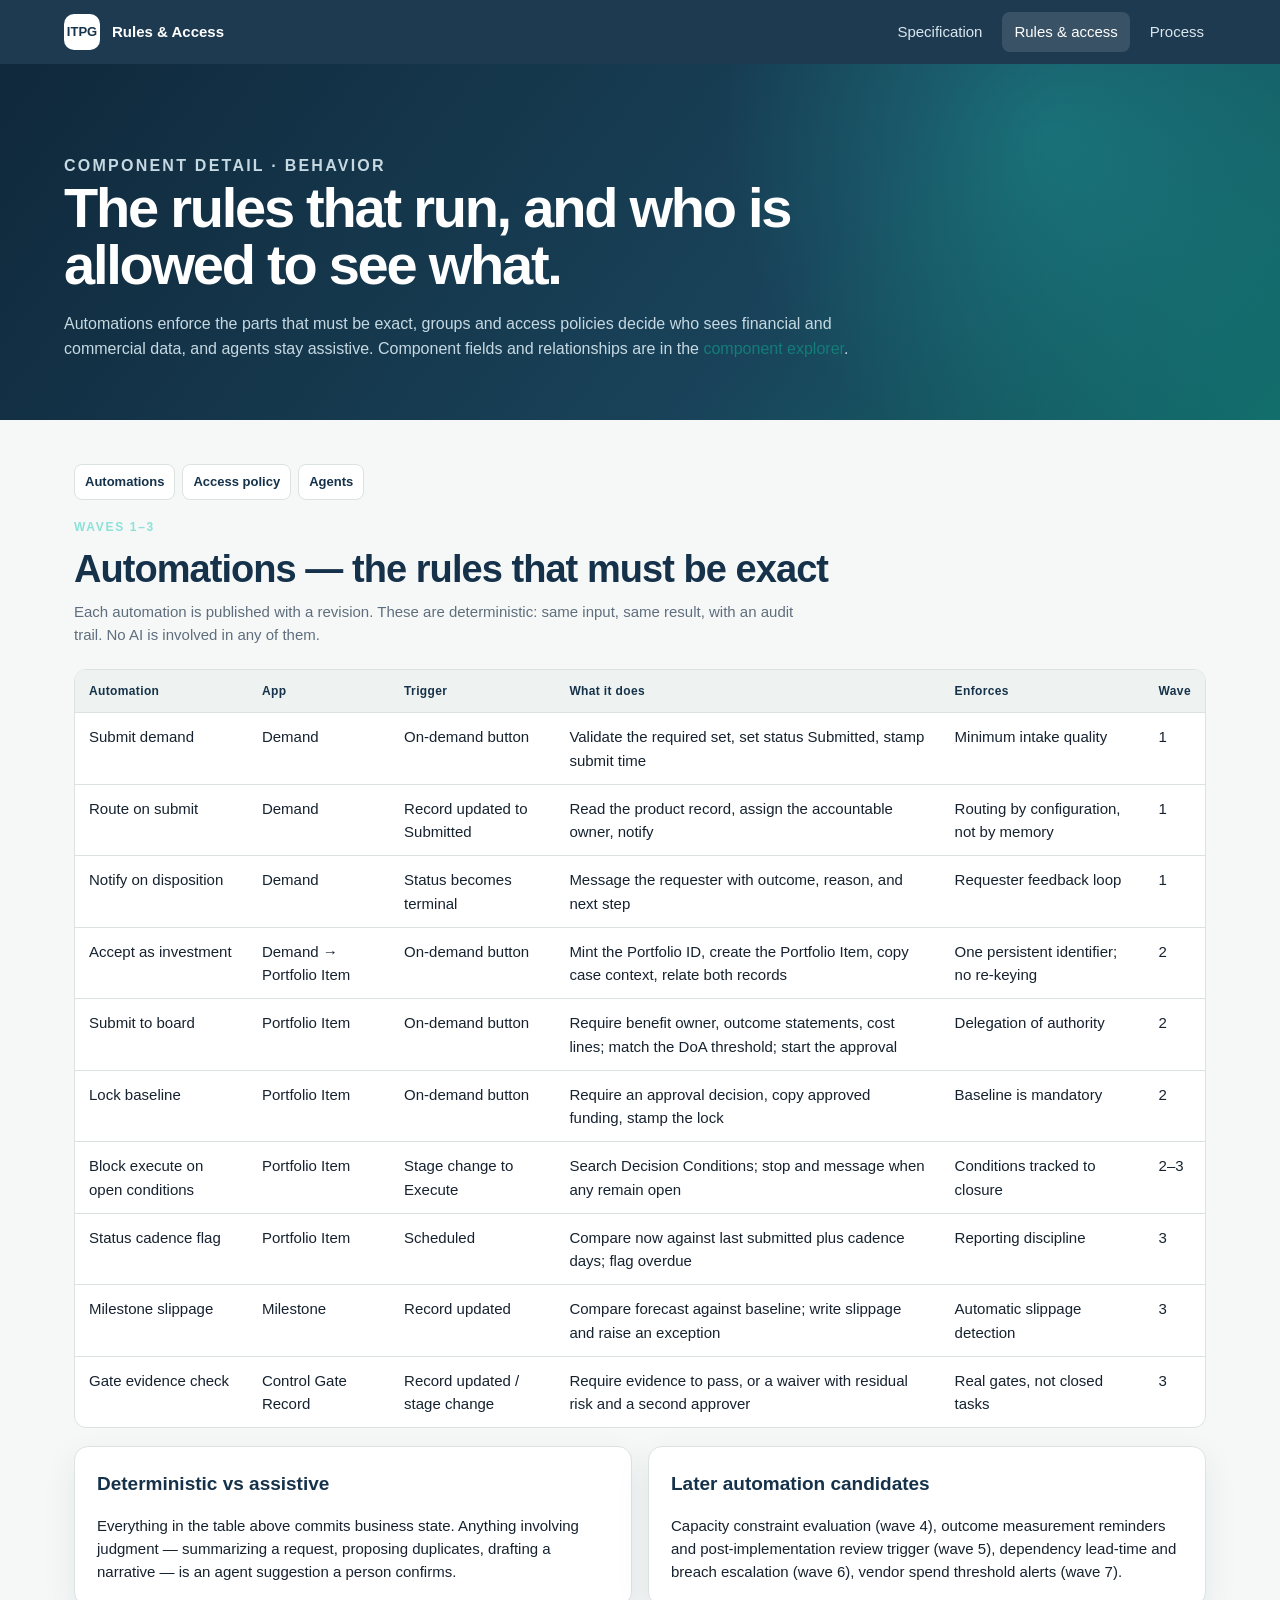
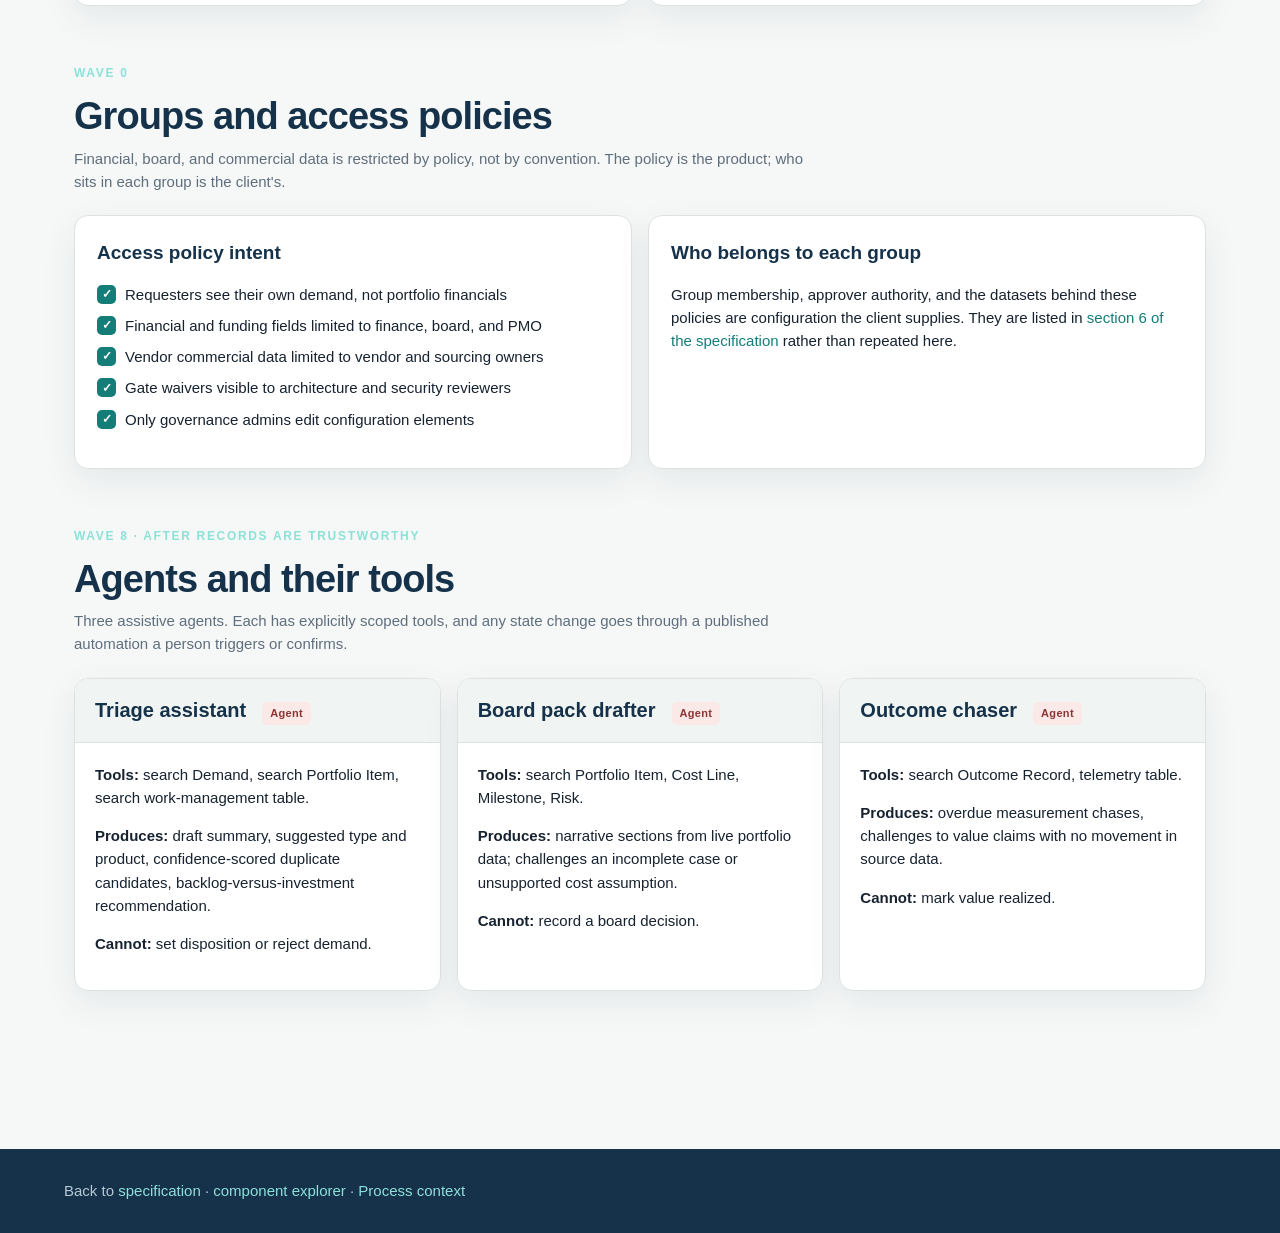
==== commit 143f0b19: "Address section 6 to internal readers, not the client Copy now names what the client must seed, nomi" ====
--- a/site/config.html
+++ b/site/config.html
@@ -65,7 +65,7 @@
         <div class="section-head">
           <p class="eyebrow">Wave 0</p>
           <h2>Groups and access policies</h2>
-          <p class="lede">Financial, board, and commercial data is restricted by policy, not by convention. The policy is the product; who sits in each group is yours.</p>
+          <p class="lede">Financial, board, and commercial data is restricted by policy, not by convention. The policy is the product; who sits in each group is the client's.</p>
         </div>
         <div class="grid two">
           <article class="card">
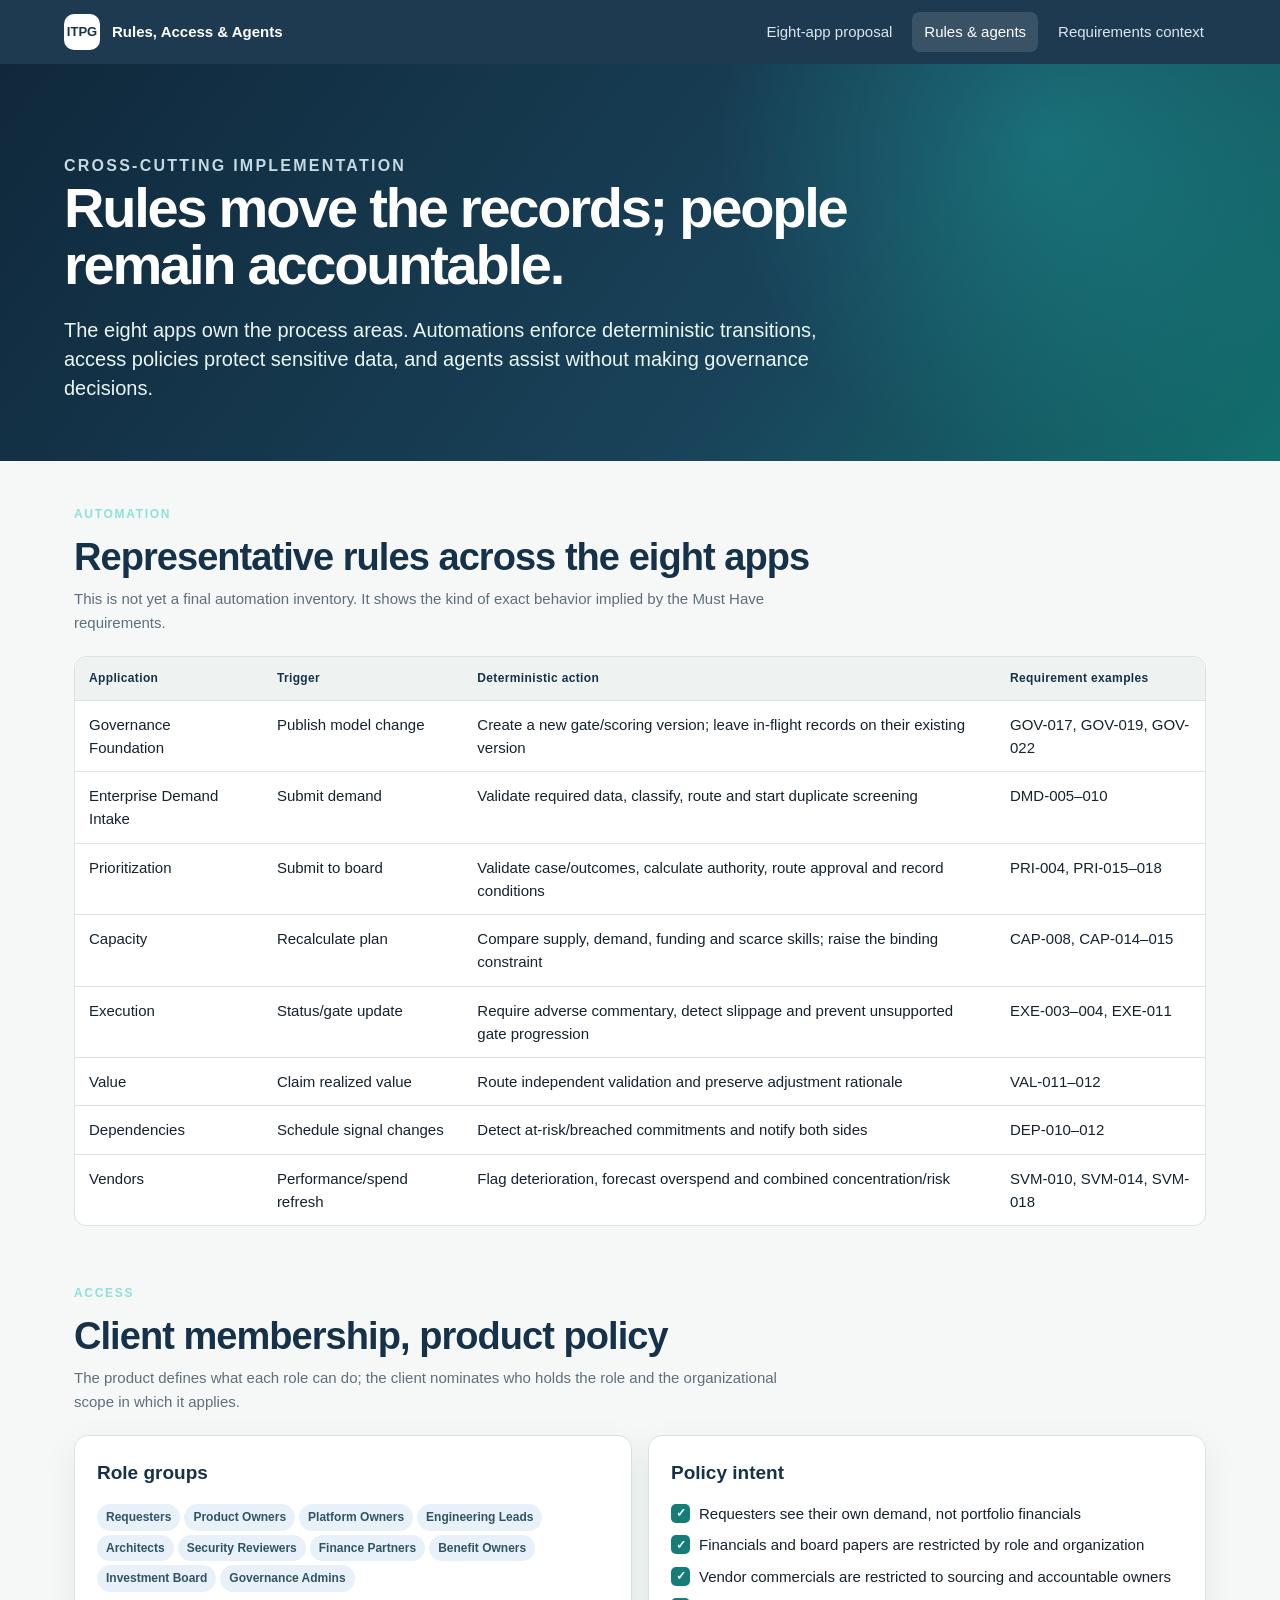
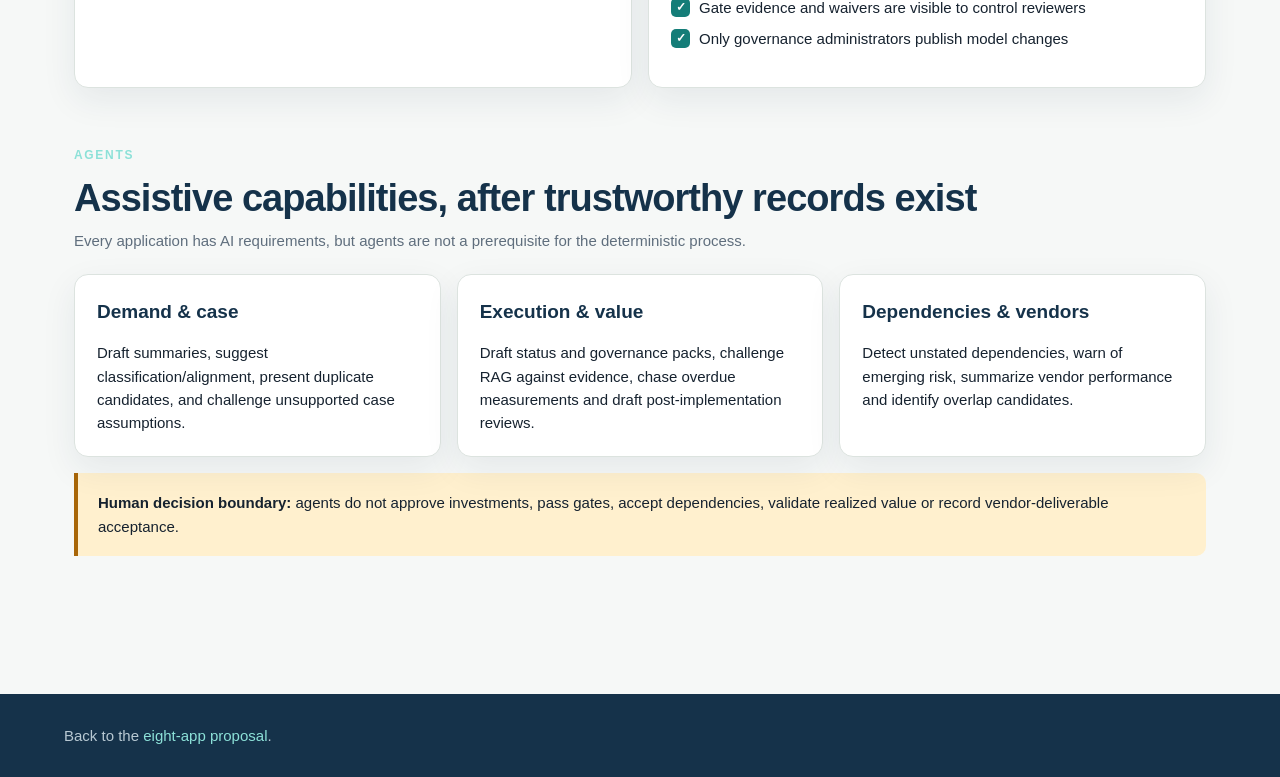
==== commit 038fa426: "Realign ITPG proposal to workbook's eight applications Treat each functional-requirement area as an " ====
--- a/site/config.html
+++ b/site/config.html
@@ -3,115 +3,92 @@
 <head>
   <meta charset="utf-8">
   <meta name="viewport" content="width=device-width, initial-scale=1">
-  <title>ITPG — Rules &amp; Access</title>
+  <title>ITPG — Rules, Access &amp; Agents</title>
   <link rel="stylesheet" href="styles.css">
 </head>
 <body>
   <header class="topbar">
-    <div class="brand"><span class="brand-mark">ITPG</span> Rules &amp; Access</div>
+    <div class="brand"><span class="brand-mark">ITPG</span> Rules, Access &amp; Agents</div>
     <nav class="nav" aria-label="Primary">
-      <a href="../index.html">Specification</a>
-      <a href="config.html" aria-current="page">Rules &amp; access</a>
-      <a href="pm.html">Process</a>
+      <a href="../index.html">Eight-app proposal</a>
+      <a href="config.html" aria-current="page">Rules &amp; agents</a>
+      <a href="pm.html">Requirements context</a>
     </nav>
   </header>
 
   <main>
     <section class="hero">
       <div class="hero-inner">
-        <p class="eyebrow">Component detail · behavior</p>
-        <h1>The rules that run, and who is allowed to see what.</h1>
-        <p>Automations enforce the parts that must be exact, groups and access policies decide who sees financial and commercial data, and agents stay assistive. Component fields and relationships are in the <a href="../index.html#explorer">component explorer</a>.</p>
+        <p class="eyebrow">Cross-cutting implementation</p>
+        <h1>Rules move the records; people remain accountable.</h1>
+        <p class="hero-sub">The eight apps own the process areas. Automations enforce deterministic transitions, access policies protect sensitive data, and agents assist without making governance decisions.</p>
       </div>
     </section>
 
     <div class="page">
-      <nav class="tabs" aria-label="On this page">
-        <a href="#automations">Automations</a>
-        <a href="#access">Access policy</a>
-        <a href="#agents">Agents</a>
-      </nav>
-
-      <section class="section" id="automations">
+      <section class="section">
         <div class="section-head">
-          <p class="eyebrow">Waves 1–3</p>
-          <h2>Automations — the rules that must be exact</h2>
-          <p class="lede">Each automation is published with a revision. These are deterministic: same input, same result, with an audit trail. No AI is involved in any of them.</p>
+          <p class="eyebrow">Automation</p>
+          <h2>Representative rules across the eight apps</h2>
+          <p class="lede">This is not yet a final automation inventory. It shows the kind of exact behavior implied by the Must Have requirements.</p>
         </div>
         <div class="table-wrap">
           <table>
-            <thead><tr><th>Automation</th><th>App</th><th>Trigger</th><th>What it does</th><th>Enforces</th><th>Wave</th></tr></thead>
+            <thead><tr><th>Application</th><th>Trigger</th><th>Deterministic action</th><th>Requirement examples</th></tr></thead>
             <tbody>
-              <tr><td>Submit demand</td><td>Demand</td><td>On-demand button</td><td>Validate the required set, set status Submitted, stamp submit time</td><td>Minimum intake quality</td><td>1</td></tr>
-              <tr><td>Route on submit</td><td>Demand</td><td>Record updated to Submitted</td><td>Read the product record, assign the accountable owner, notify</td><td>Routing by configuration, not by memory</td><td>1</td></tr>
-              <tr><td>Notify on disposition</td><td>Demand</td><td>Status becomes terminal</td><td>Message the requester with outcome, reason, and next step</td><td>Requester feedback loop</td><td>1</td></tr>
-              <tr><td>Accept as investment</td><td>Demand → Portfolio Item</td><td>On-demand button</td><td>Mint the Portfolio ID, create the Portfolio Item, copy case context, relate both records</td><td>One persistent identifier; no re-keying</td><td>2</td></tr>
-              <tr><td>Submit to board</td><td>Portfolio Item</td><td>On-demand button</td><td>Require benefit owner, outcome statements, cost lines; match the DoA threshold; start the approval</td><td>Delegation of authority</td><td>2</td></tr>
-              <tr><td>Lock baseline</td><td>Portfolio Item</td><td>On-demand button</td><td>Require an approval decision, copy approved funding, stamp the lock</td><td>Baseline is mandatory</td><td>2</td></tr>
-              <tr><td>Block execute on open conditions</td><td>Portfolio Item</td><td>Stage change to Execute</td><td>Search Decision Conditions; stop and message when any remain open</td><td>Conditions tracked to closure</td><td>2–3</td></tr>
-              <tr><td>Status cadence flag</td><td>Portfolio Item</td><td>Scheduled</td><td>Compare now against last submitted plus cadence days; flag overdue</td><td>Reporting discipline</td><td>3</td></tr>
-              <tr><td>Milestone slippage</td><td>Milestone</td><td>Record updated</td><td>Compare forecast against baseline; write slippage and raise an exception</td><td>Automatic slippage detection</td><td>3</td></tr>
-              <tr><td>Gate evidence check</td><td>Control Gate Record</td><td>Record updated / stage change</td><td>Require evidence to pass, or a waiver with residual risk and a second approver</td><td>Real gates, not closed tasks</td><td>3</td></tr>
+              <tr><td>Governance Foundation</td><td>Publish model change</td><td>Create a new gate/scoring version; leave in-flight records on their existing version</td><td>GOV-017, GOV-019, GOV-022</td></tr>
+              <tr><td>Enterprise Demand Intake</td><td>Submit demand</td><td>Validate required data, classify, route and start duplicate screening</td><td>DMD-005–010</td></tr>
+              <tr><td>Prioritization</td><td>Submit to board</td><td>Validate case/outcomes, calculate authority, route approval and record conditions</td><td>PRI-004, PRI-015–018</td></tr>
+              <tr><td>Capacity</td><td>Recalculate plan</td><td>Compare supply, demand, funding and scarce skills; raise the binding constraint</td><td>CAP-008, CAP-014–015</td></tr>
+              <tr><td>Execution</td><td>Status/gate update</td><td>Require adverse commentary, detect slippage and prevent unsupported gate progression</td><td>EXE-003–004, EXE-011</td></tr>
+              <tr><td>Value</td><td>Claim realized value</td><td>Route independent validation and preserve adjustment rationale</td><td>VAL-011–012</td></tr>
+              <tr><td>Dependencies</td><td>Schedule signal changes</td><td>Detect at-risk/breached commitments and notify both sides</td><td>DEP-010–012</td></tr>
+              <tr><td>Vendors</td><td>Performance/spend refresh</td><td>Flag deterioration, forecast overspend and combined concentration/risk</td><td>SVM-010, SVM-014, SVM-018</td></tr>
             </tbody>
           </table>
         </div>
-        <div class="grid two" style="margin-top:18px">
-          <article class="card"><h3>Deterministic vs assistive</h3><p>Everything in the table above commits business state. Anything involving judgment — summarizing a request, proposing duplicates, drafting a narrative — is an agent suggestion a person confirms.</p></article>
-          <article class="card"><h3>Later automation candidates</h3><p>Capacity constraint evaluation (wave 4), outcome measurement reminders and post-implementation review trigger (wave 5), dependency lead-time and breach escalation (wave 6), vendor spend threshold alerts (wave 7).</p></article>
-        </div>
       </section>
 
-      <section class="section" id="access">
+      <section class="section">
         <div class="section-head">
-          <p class="eyebrow">Wave 0</p>
-          <h2>Groups and access policies</h2>
-          <p class="lede">Financial, board, and commercial data is restricted by policy, not by convention. The policy is the product; who sits in each group is the client's.</p>
+          <p class="eyebrow">Access</p>
+          <h2>Client membership, product policy</h2>
+          <p class="lede">The product defines what each role can do; the client nominates who holds the role and the organizational scope in which it applies.</p>
         </div>
         <div class="grid two">
           <article class="card">
-            <h3>Access policy intent</h3>
+            <h3>Role groups</h3>
+            <p><span class="chip">Requesters</span><span class="chip">Product Owners</span><span class="chip">Platform Owners</span><span class="chip">Engineering Leads</span><span class="chip">Architects</span><span class="chip">Security Reviewers</span><span class="chip">Finance Partners</span><span class="chip">Benefit Owners</span><span class="chip">Investment Board</span><span class="chip">Governance Admins</span></p>
+          </article>
+          <article class="card">
+            <h3>Policy intent</h3>
             <ul class="checklist">
               <li>Requesters see their own demand, not portfolio financials</li>
-              <li>Financial and funding fields limited to finance, board, and PMO</li>
-              <li>Vendor commercial data limited to vendor and sourcing owners</li>
-              <li>Gate waivers visible to architecture and security reviewers</li>
-              <li>Only governance admins edit configuration elements</li>
+              <li>Financials and board papers are restricted by role and organization</li>
+              <li>Vendor commercials are restricted to sourcing and accountable owners</li>
+              <li>Gate evidence and waivers are visible to control reviewers</li>
+              <li>Only governance administrators publish model changes</li>
             </ul>
-          </article>
-          <article class="card">
-            <h3>Who belongs to each group</h3>
-            <p>Group membership, approver authority, and the datasets behind these policies are configuration the client supplies. They are listed in <a href="../index.html#configure">section 6 of the specification</a> rather than repeated here.</p>
           </article>
         </div>
       </section>
 
-      <section class="section" id="agents">
+      <section class="section">
         <div class="section-head">
-          <p class="eyebrow">Wave 8 · after records are trustworthy</p>
-          <h2>Agents and their tools</h2>
-          <p class="lede">Three assistive agents. Each has explicitly scoped tools, and any state change goes through a published automation a person triggers or confirms.</p>
+          <p class="eyebrow">Agents</p>
+          <h2>Assistive capabilities, after trustworthy records exist</h2>
+          <p class="lede">Every application has AI requirements, but agents are not a prerequisite for the deterministic process.</p>
         </div>
         <div class="grid three">
-          <article class="spec"><header><h3>Triage assistant</h3><span class="badge badge-agent">Agent</span></header><div class="spec-body">
-            <p><strong>Tools:</strong> search Demand, search Portfolio Item, search work-management table.</p>
-            <p><strong>Produces:</strong> draft summary, suggested type and product, confidence-scored duplicate candidates, backlog-versus-investment recommendation.</p>
-            <p><strong>Cannot:</strong> set disposition or reject demand.</p>
-          </div></article>
-          <article class="spec"><header><h3>Board pack drafter</h3><span class="badge badge-agent">Agent</span></header><div class="spec-body">
-            <p><strong>Tools:</strong> search Portfolio Item, Cost Line, Milestone, Risk.</p>
-            <p><strong>Produces:</strong> narrative sections from live portfolio data; challenges an incomplete case or unsupported cost assumption.</p>
-            <p><strong>Cannot:</strong> record a board decision.</p>
-          </div></article>
-          <article class="spec"><header><h3>Outcome chaser</h3><span class="badge badge-agent">Agent</span></header><div class="spec-body">
-            <p><strong>Tools:</strong> search Outcome Record, telemetry table.</p>
-            <p><strong>Produces:</strong> overdue measurement chases, challenges to value claims with no movement in source data.</p>
-            <p><strong>Cannot:</strong> mark value realized.</p>
-          </div></article>
+          <article class="card"><h3>Demand &amp; case</h3><p>Draft summaries, suggest classification/alignment, present duplicate candidates, and challenge unsupported case assumptions.</p></article>
+          <article class="card"><h3>Execution &amp; value</h3><p>Draft status and governance packs, challenge RAG against evidence, chase overdue measurements and draft post-implementation reviews.</p></article>
+          <article class="card"><h3>Dependencies &amp; vendors</h3><p>Detect unstated dependencies, warn of emerging risk, summarize vendor performance and identify overlap candidates.</p></article>
         </div>
+        <div class="callout warning" style="margin-top:16px"><strong>Human decision boundary:</strong> agents do not approve investments, pass gates, accept dependencies, validate realized value or record vendor-deliverable acceptance.</div>
       </section>
     </div>
   </main>
 
-  <footer class="footer"><div class="footer-inner">Back to <a href="../index.html">specification</a> · <a href="../index.html#explorer">component explorer</a> · <a href="pm.html">Process context</a></div></footer>
+  <footer class="footer"><div class="footer-inner">Back to the <a href="../index.html">eight-app proposal</a>.</div></footer>
 </body>
 </html>
--- a/site/styles.css
+++ b/site/styles.css
@@ -708,3 +708,178 @@
   .card, .swimlane { box-shadow: none; }
   .section { break-inside: avoid; }
 }
+
+/* ---- eight-application workbook proposal ---- */
+.source-note { margin-bottom: 22px; }
+.source-note strong { display: block; margin-bottom: 4px; }
+
+.badge-task { color: #694d21; background: #f8e8c8; }
+.entity-model .card { border-top: 4px solid var(--teal); }
+.entity-model .card:nth-child(2) { border-top-color: #b47b28; }
+.entity-model .card:nth-child(3) { border-top-color: var(--blue); }
+.entity-model .card:nth-child(4) { border-top-color: #87948f; }
+.entity-model h3 { margin-top: 10px; }
+
+.suite-map {
+  display: grid;
+  gap: 24px;
+  padding: 24px;
+  border: 1px solid var(--line);
+  border-radius: 14px;
+  background:
+    linear-gradient(rgba(255,255,255,.92), rgba(255,255,255,.92)),
+    radial-gradient(circle at 50% 20%, var(--teal-soft), transparent 55%);
+  box-shadow: var(--shadow);
+}
+.suite-main {
+  display: grid;
+  grid-template-columns: minmax(130px,1fr) 28px minmax(130px,1fr) 28px minmax(130px,1fr) 28px minmax(130px,1fr) 28px minmax(130px,1fr);
+  gap: 6px;
+  align-items: center;
+}
+.suite-main > i { color: #78918c; font-size: 24px; font-style: normal; font-weight: 800; text-align: center; }
+.suite-sidecars { display: grid; grid-template-columns: repeat(2, minmax(0, 1fr)); gap: 18px; width: min(760px, 100%); margin: 0 auto; }
+.suite-node {
+  position: relative;
+  display: grid;
+  gap: 4px;
+  padding: 14px;
+  border: 1px solid #9ec6c1;
+  border-radius: 11px;
+  background: #fff;
+  color: var(--navy);
+  font: inherit;
+  text-align: left;
+  cursor: pointer;
+  box-shadow: 0 5px 16px rgba(21,50,74,.07);
+}
+.suite-node:hover, .suite-node:focus-visible { border-color: var(--teal); box-shadow: 0 10px 24px rgba(21,50,74,.14); }
+.suite-node > span {
+  position: absolute;
+  top: -10px;
+  left: -8px;
+  display: grid;
+  width: 25px;
+  height: 25px;
+  place-items: center;
+  border-radius: 50%;
+  background: var(--teal);
+  color: #fff;
+  font-size: 12px;
+  font-weight: 800;
+}
+.suite-node strong { font-size: 14px; }
+.suite-node small { color: var(--muted); }
+.suite-node.foundation { width: min(520px, 100%); margin: 0 auto; border-color: #93b6d5; background: var(--blue-soft); text-align: center; }
+.suite-node.foundation::after { position: absolute; bottom: -24px; left: 50%; color: #78918c; content: "↓"; font-size: 20px; transform: translateX(-50%); }
+.suite-sidecars::before { grid-column: 1 / -1; color: var(--muted); content: "↖ support planning and delivery in parallel ↗"; font-size: 12px; font-weight: 800; text-align: center; text-transform: uppercase; }
+
+.eight-grid { display: grid; grid-template-columns: repeat(4, minmax(0, 1fr)); gap: 12px; margin-top: 20px; }
+.eight-card {
+  position: relative;
+  display: grid;
+  gap: 5px;
+  min-height: 150px;
+  padding: 17px;
+  border: 1px solid var(--line);
+  border-top: 4px solid var(--teal);
+  border-radius: 12px;
+  background: #fff;
+  color: var(--ink);
+  font: inherit;
+  text-align: left;
+  cursor: pointer;
+  box-shadow: var(--shadow);
+}
+.eight-card:hover, .eight-card:focus-visible { border-color: var(--teal); transform: translateY(-2px); }
+.eight-card strong { color: var(--navy); font-size: 16px; }
+.eight-card > span:not(.tile-type):not(.eight-n) { color: var(--muted); font-size: 13px; }
+.eight-card small { align-self: end; color: var(--muted); }
+.eight-n {
+  position: absolute;
+  top: 12px;
+  right: 12px;
+  display: grid;
+  width: 26px;
+  height: 26px;
+  place-items: center;
+  border-radius: 50%;
+  background: var(--teal-soft);
+  color: var(--teal);
+  font-size: 12px;
+  font-weight: 800;
+}
+
+.app-spec {
+  margin-bottom: 15px;
+  border: 1px solid var(--line);
+  border-left: 5px solid var(--teal);
+  border-radius: 13px;
+  background: #fff;
+  box-shadow: var(--shadow);
+  scroll-margin-top: 88px;
+}
+.app-spec.is-flash { border-color: var(--teal); box-shadow: 0 0 0 3px var(--teal-soft), var(--shadow); }
+.app-spec > summary {
+  display: grid;
+  grid-template-columns: 40px minmax(0, 1fr) auto;
+  gap: 14px;
+  align-items: center;
+  padding: 17px;
+  cursor: pointer;
+  list-style: none;
+}
+.app-spec > summary::-webkit-details-marker { display: none; }
+.app-summary-n { display: grid; width: 32px; height: 32px; place-items: center; border-radius: 50%; background: var(--teal); color: #fff; font-weight: 800; }
+.app-summary-title { display: block; margin: 3px 0; color: var(--navy); font-size: 18px; font-weight: 800; }
+.app-summary-copy { display: block; color: var(--muted); font-size: 13px; }
+.app-summary-meta { color: var(--muted); font-size: 12px; font-weight: 700; text-align: right; }
+.app-spec-body { padding: 20px; border-top: 1px solid var(--line); }
+.app-spec-body h4 { margin: 24px 0 9px; color: var(--navy); font-size: 12px; letter-spacing: .08em; text-transform: uppercase; }
+.app-spec-body h4:first-child { margin-top: 0; }
+.app-identity { display: grid; grid-template-columns: 2fr 1fr 2fr; gap: 10px; }
+.app-identity div { padding: 11px 13px; border-radius: 9px; background: #f3f7f5; }
+.app-identity span { display: block; margin-bottom: 3px; color: var(--muted); font-size: 10px; font-weight: 800; letter-spacing: .08em; text-transform: uppercase; }
+.app-identity strong { color: var(--navy); }
+.stage-strip { display: flex; flex-wrap: wrap; gap: 0; }
+.stage-strip span { position: relative; margin-right: 20px; padding: 8px 11px; border: 1px solid #a9ccc8; border-radius: 7px; background: var(--teal-soft); color: #155b56; font-size: 12px; font-weight: 800; }
+.stage-strip span:not(:last-child)::after { position: absolute; top: 50%; right: -16px; color: #78918c; content: "→"; transform: translateY(-50%); }
+.spec-grid { margin-top: 4px; }
+
+.entity-pills { display: flex; flex-wrap: wrap; gap: 7px; }
+.entity-pill { padding: 5px 9px; border: 1px solid var(--line); border-radius: 7px; background: #fff; font-size: 12px; font-weight: 700; }
+.entity-pill.task { color: #694d21; border-color: #d9bd86; background: #fff8e9; }
+.entity-pill.element { color: #305464; border-color: #aec8dc; background: var(--blue-soft); }
+.entity-pill.table { color: #5b6763; border-color: #aeb8b4; border-style: dashed; background: #f1f3f2; }
+
+.handoffs { display: grid; gap: 9px; margin: 0; padding: 0; list-style: none; }
+.handoffs li { display: grid; gap: 4px; }
+.handoffs .chip-ref { max-width: none; }
+.handoff-note { color: var(--muted); font-size: 12px; }
+
+.question-card {
+  display: grid;
+  grid-template-columns: 40px 1fr;
+  gap: 14px;
+  margin-bottom: 12px;
+  padding: 17px;
+  border: 1px solid var(--line);
+  border-radius: 11px;
+  background: #fff;
+  box-shadow: var(--shadow);
+}
+.question-card > span { display: grid; width: 30px; height: 30px; place-items: center; border-radius: 50%; background: var(--amber-soft); color: var(--amber); font-weight: 800; }
+.question-card h3 { margin: 2px 0 5px; font-size: 17px; }
+.question-card p { margin: 5px 0 0; color: var(--muted); }
+
+@media (max-width: 1050px) {
+  .eight-grid { grid-template-columns: repeat(2, minmax(0, 1fr)); }
+  .suite-main { grid-template-columns: 1fr; }
+  .suite-main > i { transform: rotate(90deg); }
+}
+
+@media (max-width: 700px) {
+  .eight-grid, .suite-sidecars, .app-identity { grid-template-columns: 1fr; }
+  .app-spec > summary { grid-template-columns: 34px 1fr; }
+  .app-summary-meta { grid-column: 2; text-align: left; }
+}
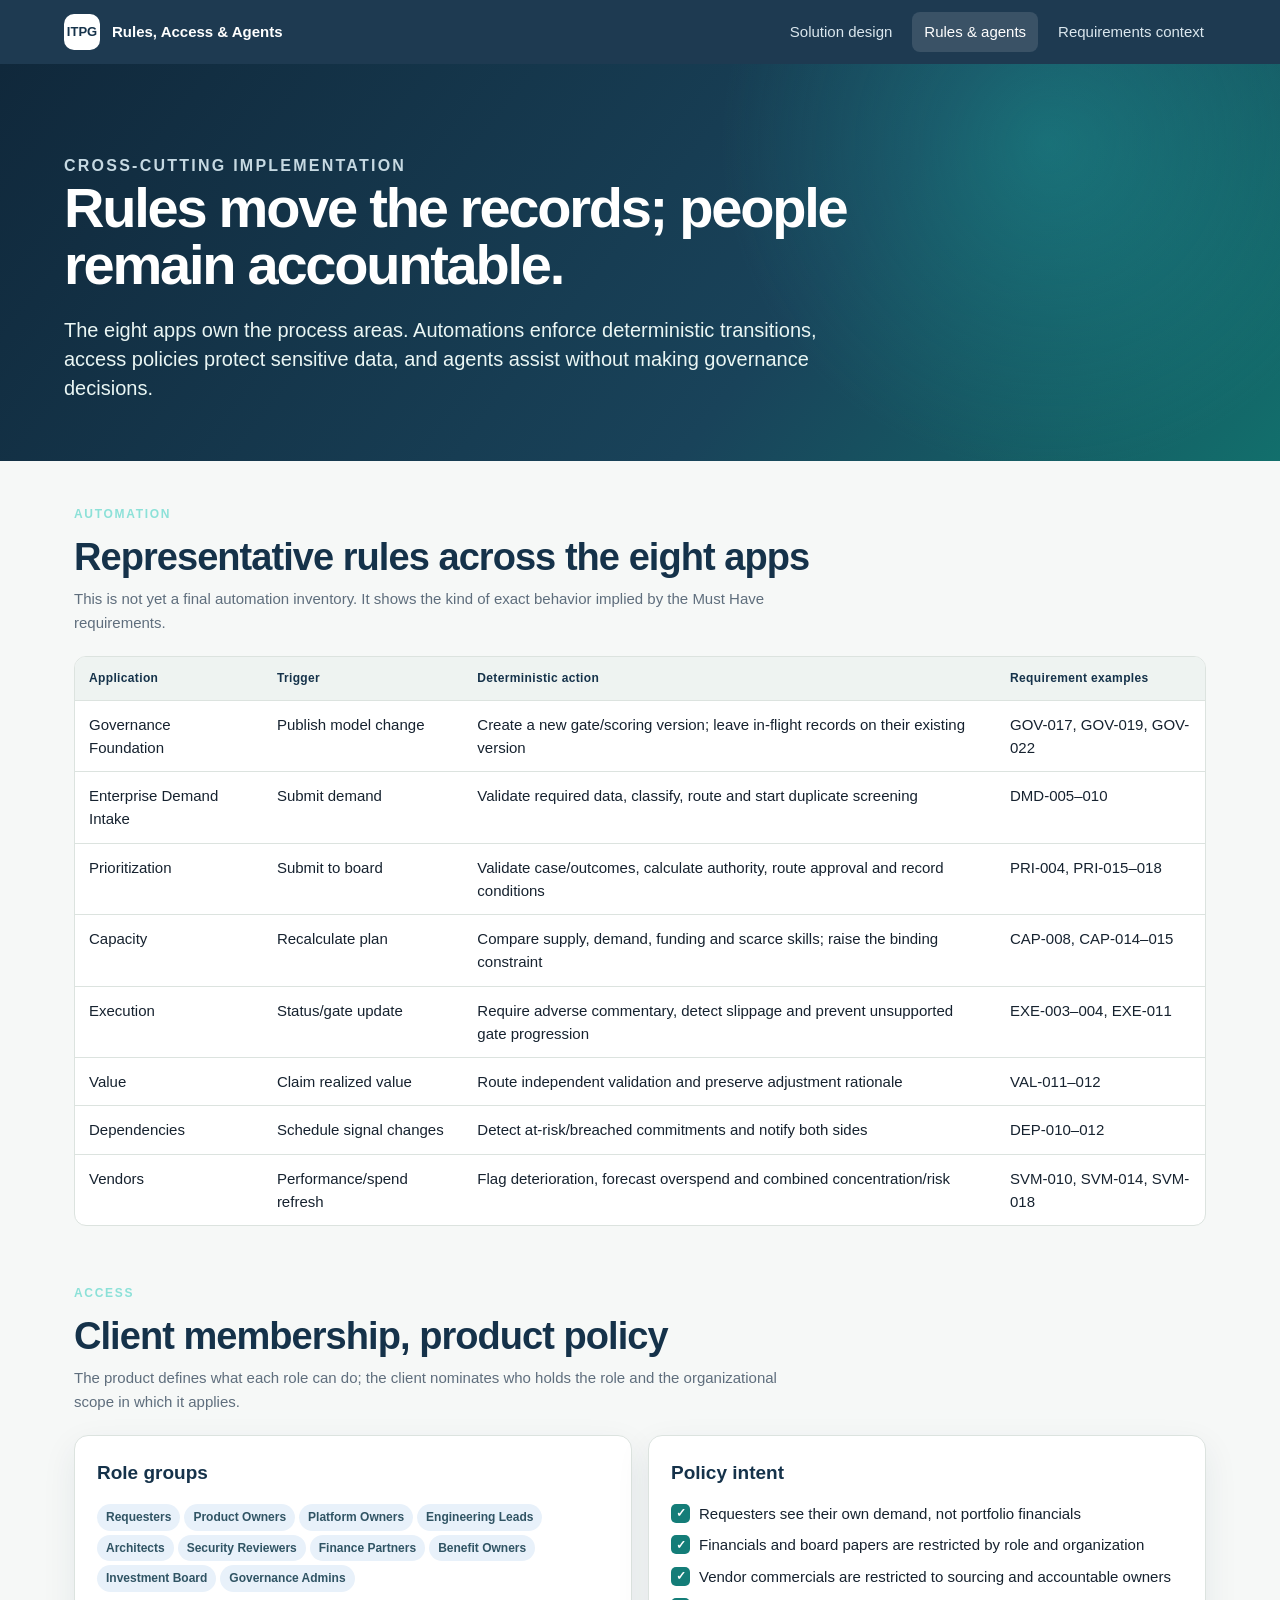
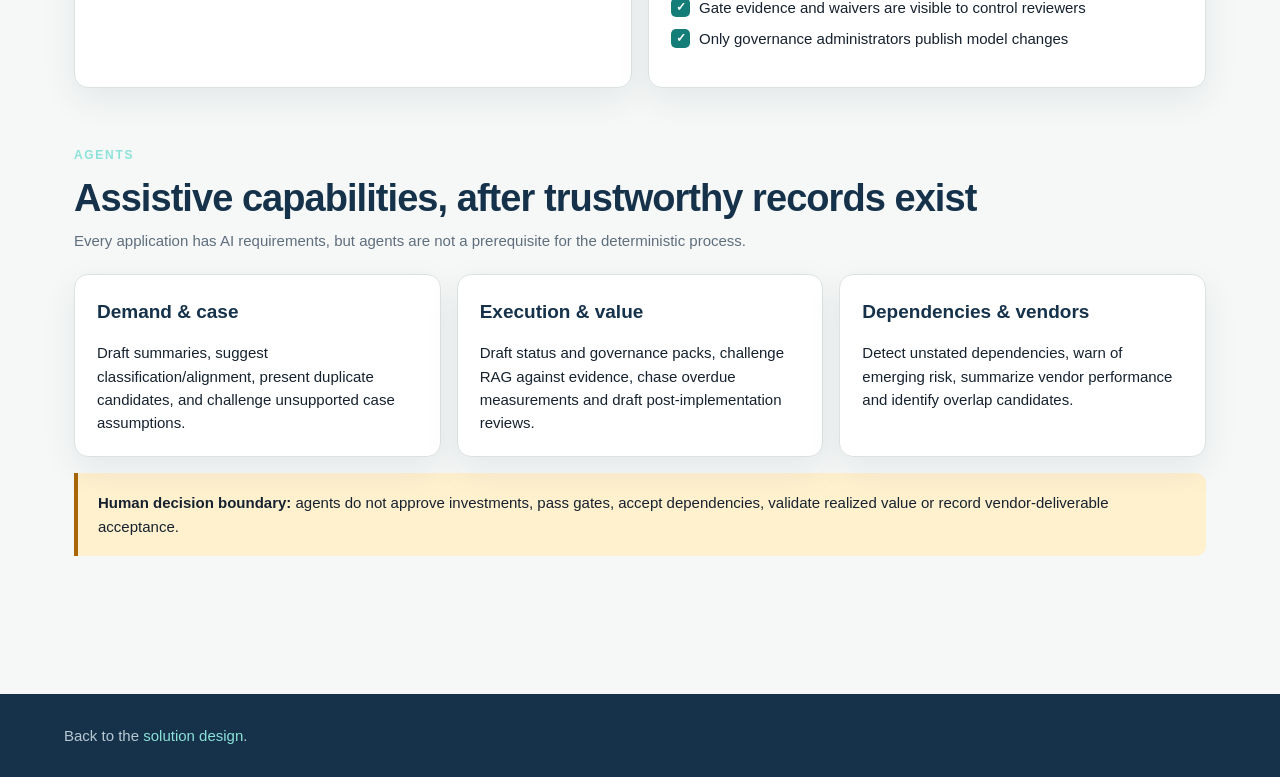
==== commit 085cc83c: "Frame the page as the ITPG solution, not as a reading of the source sheet Co-authored-by: Cursor <cu" ====
--- a/site/config.html
+++ b/site/config.html
@@ -10,7 +10,7 @@
   <header class="topbar">
     <div class="brand"><span class="brand-mark">ITPG</span> Rules, Access &amp; Agents</div>
     <nav class="nav" aria-label="Primary">
-      <a href="../index.html">Eight-app proposal</a>
+      <a href="../index.html">Solution design</a>
       <a href="config.html" aria-current="page">Rules &amp; agents</a>
       <a href="pm.html">Requirements context</a>
     </nav>
@@ -89,6 +89,6 @@
     </div>
   </main>
 
-  <footer class="footer"><div class="footer-inner">Back to the <a href="../index.html">eight-app proposal</a>.</div></footer>
+  <footer class="footer"><div class="footer-inner">Back to the <a href="../index.html">solution design</a>.</div></footer>
 </body>
 </html>
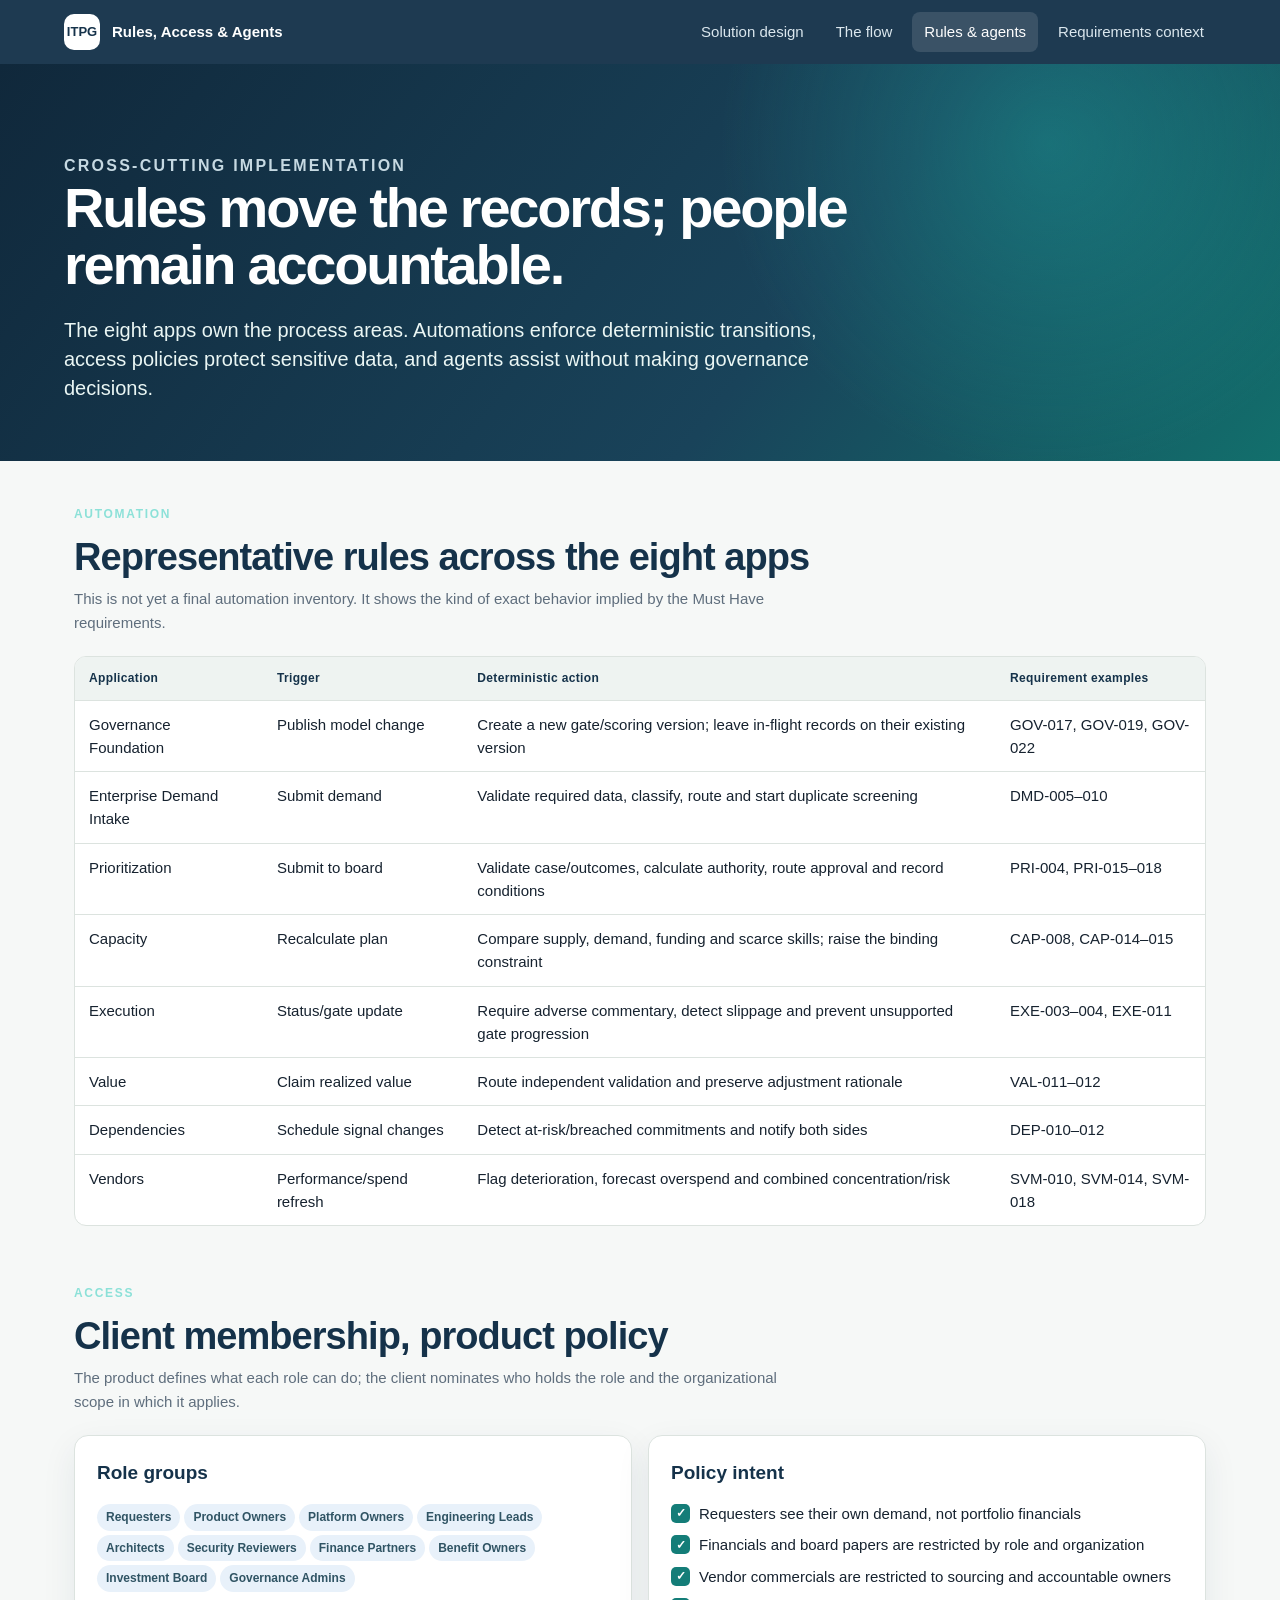
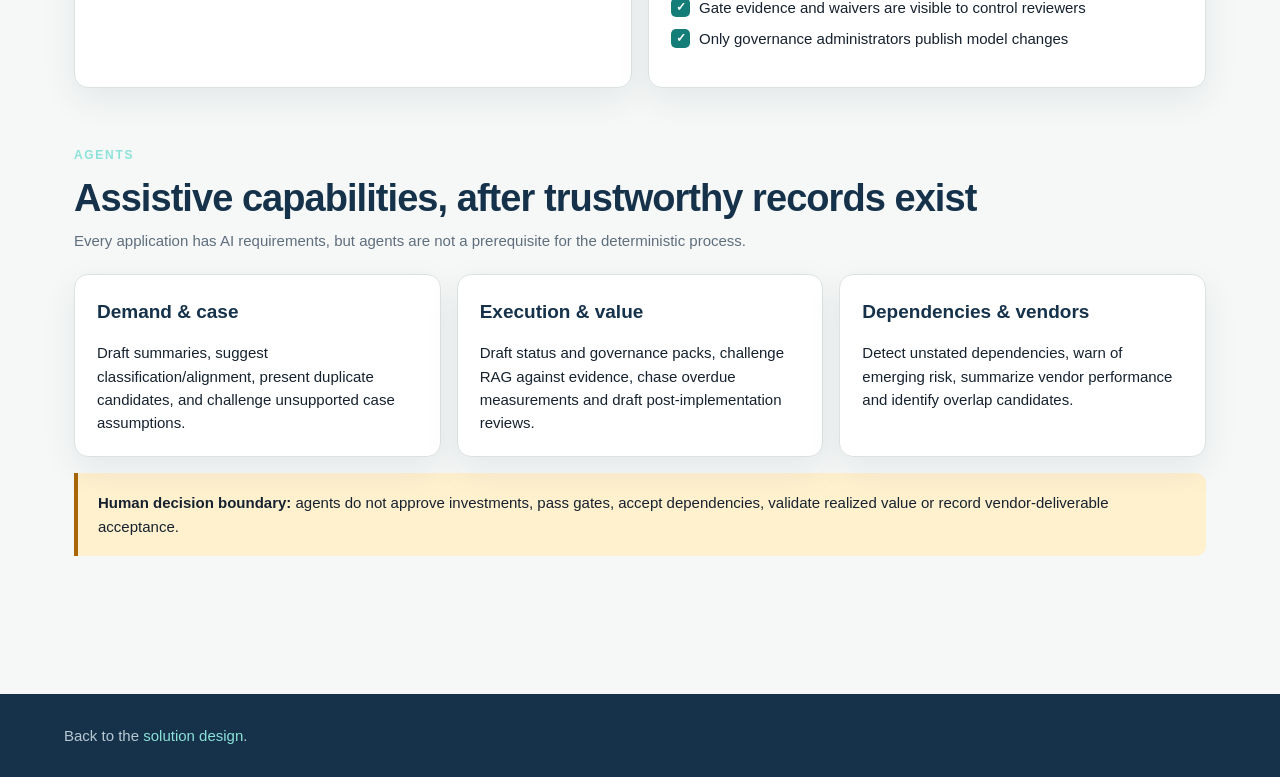
==== commit 3d3999fa: "Add the flow walkthrough to the signoff site. Co-authored-by: Cursor <cursoragent@cursor.com>" ====
--- a/site/config.html
+++ b/site/config.html
@@ -11,6 +11,7 @@
     <div class="brand"><span class="brand-mark">ITPG</span> Rules, Access &amp; Agents</div>
     <nav class="nav" aria-label="Primary">
       <a href="../index.html">Solution design</a>
+      <a href="flow.html">The flow</a>
       <a href="config.html" aria-current="page">Rules &amp; agents</a>
       <a href="pm.html">Requirements context</a>
     </nav>
@@ -26,7 +27,7 @@
     </section>
 
     <div class="page">
-      <section class="section">
+      <section class="section" id="rules">
         <div class="section-head">
           <p class="eyebrow">Automation</p>
           <h2>Representative rules across the eight apps</h2>
@@ -49,7 +50,7 @@
         </div>
       </section>
 
-      <section class="section">
+      <section class="section" id="access">
         <div class="section-head">
           <p class="eyebrow">Access</p>
           <h2>Client membership, product policy</h2>
@@ -73,7 +74,7 @@
         </div>
       </section>
 
-      <section class="section">
+      <section class="section" id="agents">
         <div class="section-head">
           <p class="eyebrow">Agents</p>
           <h2>Assistive capabilities, after trustworthy records exist</h2>
@@ -90,5 +91,6 @@
   </main>
 
   <footer class="footer"><div class="footer-inner">Back to the <a href="../index.html">solution design</a>.</div></footer>
+  <script src="anchors.js"></script>
 </body>
 </html>
--- a/site/styles.css
+++ b/site/styles.css
@@ -628,6 +628,8 @@
   cursor: pointer;
 }
 .modal-close:hover { border-color: var(--teal); color: var(--teal); }
+.modal-wide { width: min(1040px, calc(100vw - 32px)); }
+.modal-wide .modal-body { max-height: min(70vh, 720px); overflow-y: auto; padding-bottom: 22px; }
 .modal-body { padding: 20px 24px 4px; }
 .modal-what { margin: 0; color: var(--ink); font-size: 15.5px; }
 .modal-body h5 { margin: 20px 0 0; color: var(--navy); font-size: 12px; letter-spacing: .08em; text-transform: uppercase; }
@@ -842,8 +844,34 @@
 .app-identity span { display: block; margin-bottom: 3px; color: var(--muted); font-size: 10px; font-weight: 800; letter-spacing: .08em; text-transform: uppercase; }
 .app-identity strong { color: var(--navy); }
 .stage-strip { display: flex; flex-wrap: wrap; gap: 0; }
-.stage-strip span { position: relative; margin-right: 20px; padding: 8px 11px; border: 1px solid #a9ccc8; border-radius: 7px; background: var(--teal-soft); color: #155b56; font-size: 12px; font-weight: 800; }
-.stage-strip span:not(:last-child)::after { position: absolute; top: 50%; right: -16px; color: #78918c; content: "→"; transform: translateY(-50%); }
+.stage-hint { margin: 0 0 10px; }
+.stage-chip {
+  position: relative;
+  margin: 0 20px 8px 0;
+  padding: 8px 11px;
+  border: 1px solid #a9ccc8;
+  border-radius: 7px;
+  background: var(--teal-soft);
+  color: #155b56;
+  cursor: pointer;
+  font: inherit;
+  font-size: 12px;
+  font-weight: 800;
+}
+.stage-chip:hover, .stage-chip:focus-visible {
+  border-color: var(--teal);
+  background: #fff;
+  outline: none;
+}
+.stage-chip:not(:last-child)::after {
+  position: absolute;
+  top: 50%;
+  right: -16px;
+  color: #78918c;
+  content: "→";
+  pointer-events: none;
+  transform: translateY(-50%);
+}
 .spec-grid { margin-top: 4px; }
 
 .entity-pills { display: flex; flex-wrap: wrap; gap: 7px; }
@@ -883,3 +911,71 @@
   .app-spec > summary { grid-template-columns: 34px 1fr; }
   .app-summary-meta { grid-column: 2; text-align: left; }
 }
+
+/* ---- section anchors, permalinks and record schema ---- */
+.anchor {
+  color: var(--teal);
+  font-weight: 700;
+  text-decoration: none;
+}
+.heading-anchor {
+  margin-left: 10px;
+  opacity: 0;
+  font-size: .75em;
+  transition: opacity .12s ease;
+}
+.section-head:hover .heading-anchor,
+.heading-anchor:focus-visible { opacity: 1; }
+.anchor.is-copied { position: relative; opacity: 1; }
+.anchor.is-copied::after {
+  position: absolute;
+  top: -6px;
+  left: calc(100% + 8px);
+  padding: 3px 8px;
+  border-radius: 6px;
+  background: var(--navy);
+  color: #fff;
+  content: "Link copied";
+  font-size: 11px;
+  font-weight: 700;
+  letter-spacing: .04em;
+  white-space: nowrap;
+}
+.permalink { margin: -4px 0 0; font-size: 12.5px; }
+.permalink .anchor { opacity: .85; }
+.permalink .anchor:hover { text-decoration: underline; }
+.link-button {
+  padding: 0;
+  border: 0;
+  background: none;
+  color: var(--teal);
+  cursor: pointer;
+  font: inherit;
+  font-weight: 800;
+  text-align: left;
+}
+.link-button:hover { text-decoration: underline; }
+.app-identity .link-button { color: var(--teal); }
+.schema-table td:first-child { white-space: nowrap; }
+.schema-table td:nth-child(2) { color: var(--muted); font-size: 13px; }
+.field-source {
+  display: block;
+  margin-top: 3px;
+  color: var(--teal);
+  font-size: 12px;
+  font-weight: 800;
+}
+.req {
+  display: inline-block;
+  padding: 2px 8px;
+  border-radius: 999px;
+  background: #eef3f1;
+  color: var(--muted);
+  font-size: 11.5px;
+  font-weight: 800;
+  white-space: nowrap;
+}
+.req-yes { background: #e3f2ec; color: #0f6b52; }
+.req-derived { background: #eef1f7; color: #3f5a7a; }
+.req-conditional { background: #fdf0e0; color: #8a5a12; }
+.req-no { background: #f2f4f3; color: #7b8a86; }
